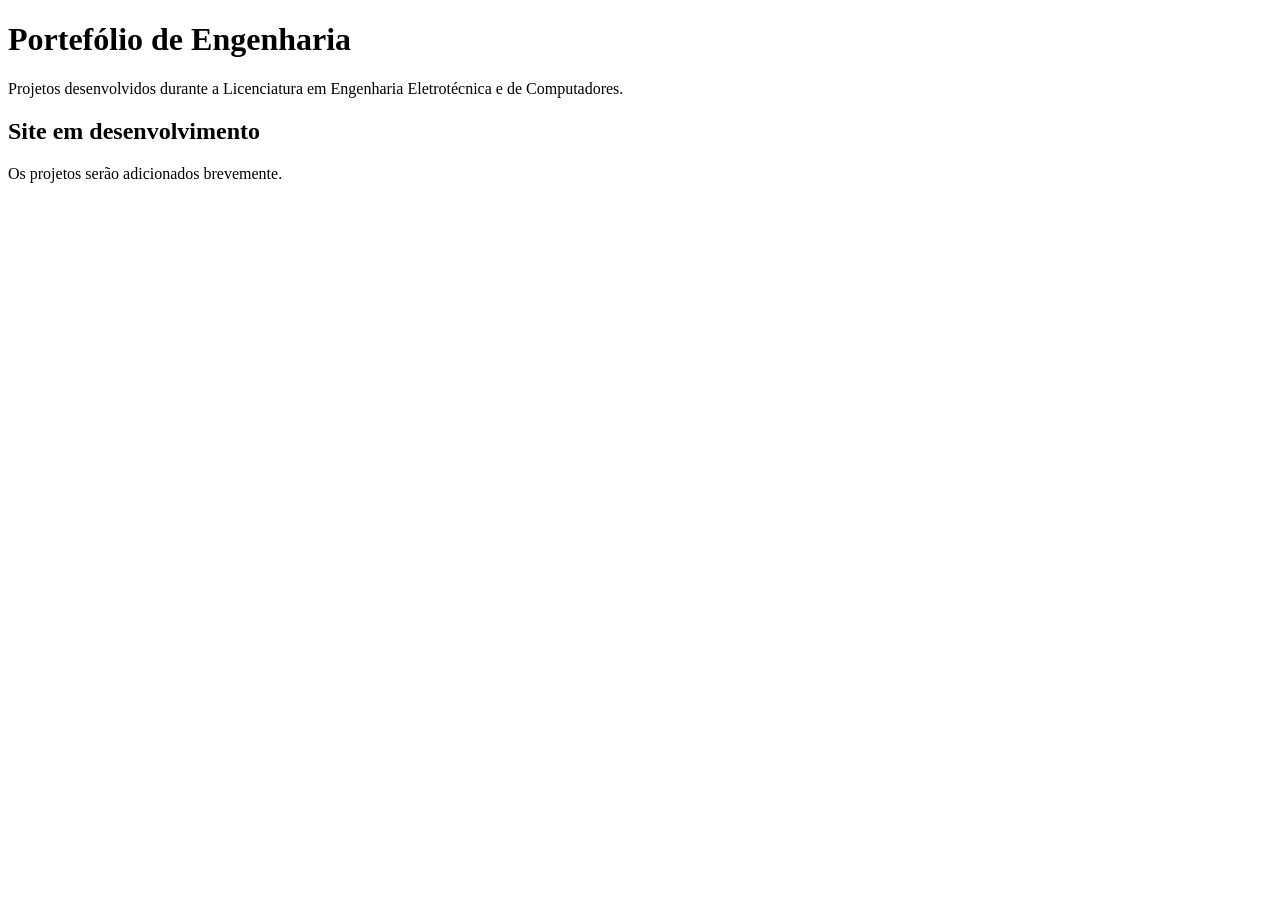
==== index.html @ 9e537248 "commit geral, adição de ficheiros base" ====
<!DOCTYPE html>
<html lang="pt-PT">
<head>
        <meta charset="UTF-8">
        <meta name="viewport" content="width=device-width, initial-scale=1.0">

        <title>Portefólio de Engenharia</title>
</head>

<body>
        <header>
                <h1>Portefólio de Engenharia</h1>
                <p>Projetos desenvolvidos durante a Licenciatura em Engenharia Eletrotécnica
                e de Computadores.</p>
        </header>

        <main>
                <section>
                <h2>Site em desenvolvimento</h2>
                <p>Os projetos serão adicionados brevemente.</p>
                </section>
        </main>
</body>
</html>
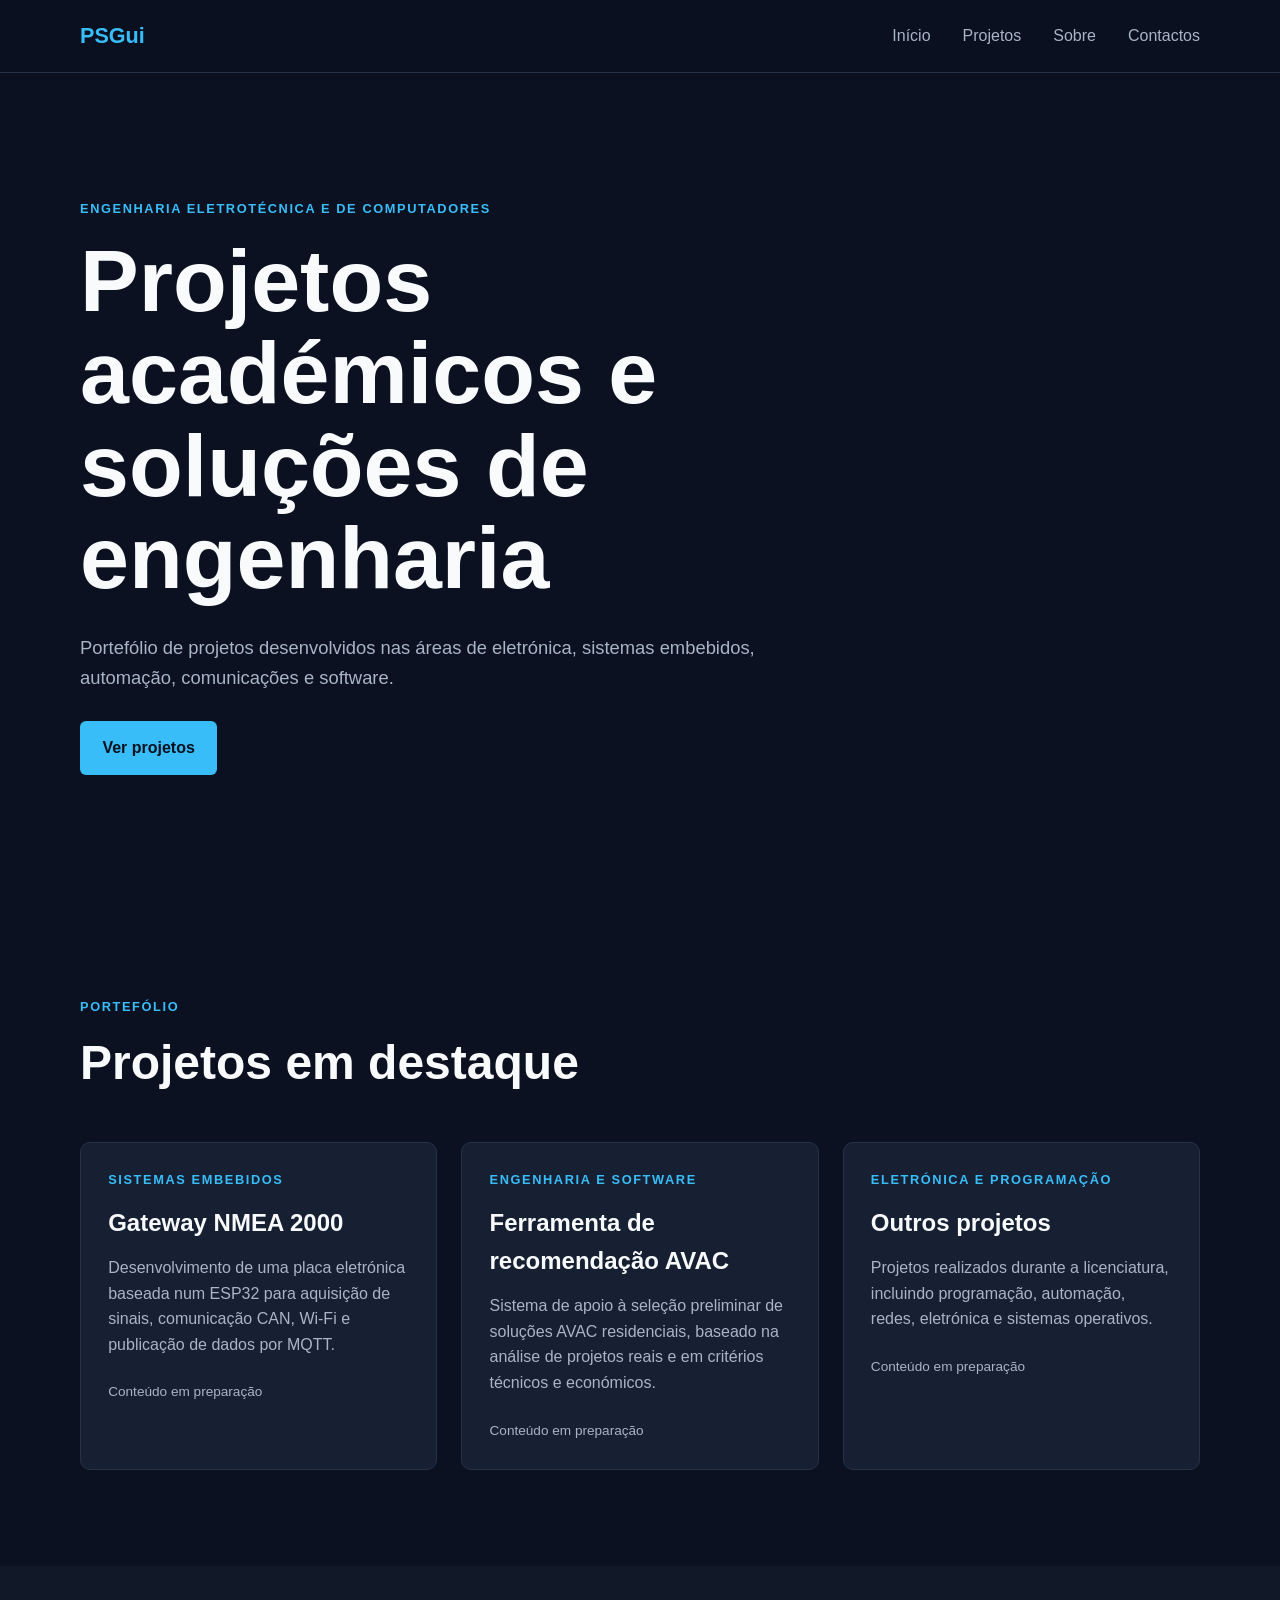
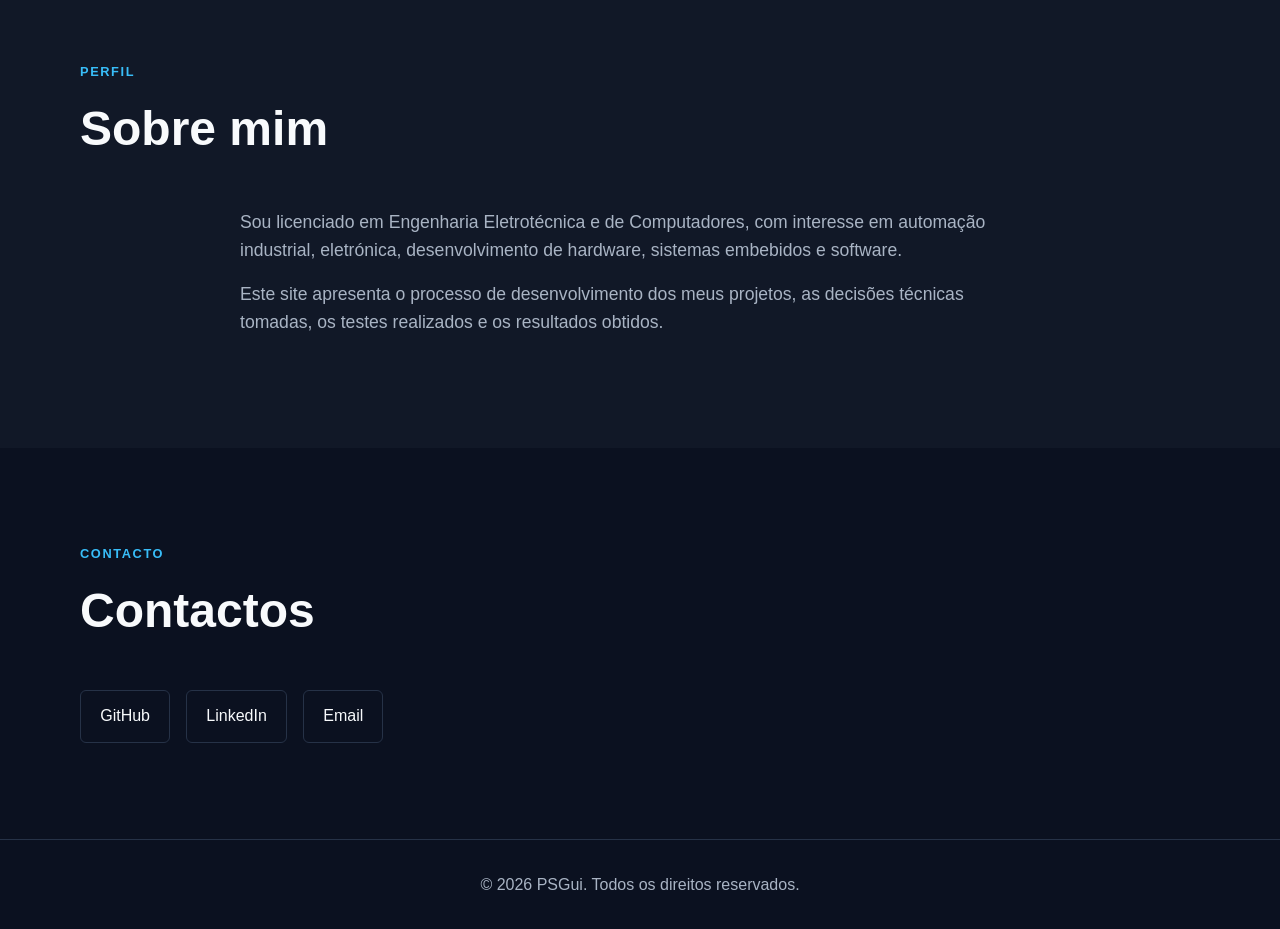
==== commit 8456e6c8: "commit geral, adição de ficheiros base" ====
--- a/index.html
+++ b/index.html
@@ -1,24 +1,155 @@
 <!DOCTYPE html>
 <html lang="pt-PT">
 <head>
-        <meta charset="UTF-8">
-        <meta name="viewport" content="width=device-width, initial-scale=1.0">
+    <meta charset="UTF-8">
+    <meta name="viewport" content="width=device-width, initial-scale=1.0">
 
-        <title>Portefólio de Engenharia</title>
+    <meta
+        name="description"
+        content="Portefólio de projetos desenvolvidos durante a Licenciatura em Engenharia Eletrotécnica e de Computadores."
+    >
+
+    <title>PSGui | Portefólio de Engenharia</title>
+
+    <link rel="stylesheet" href="css/style.css">
 </head>
 
 <body>
-        <header>
-                <h1>Portefólio de Engenharia</h1>
-                <p>Projetos desenvolvidos durante a Licenciatura em Engenharia Eletrotécnica
-                e de Computadores.</p>
-        </header>
+    <header class="header">
+        <nav class="navbar">
+            <a href="#inicio" class="logo">PSGui</a>
 
-        <main>
-                <section>
-                <h2>Site em desenvolvimento</h2>
-                <p>Os projetos serão adicionados brevemente.</p>
-                </section>
-        </main>
+            <ul class="nav-links">
+                <li><a href="#inicio">Início</a></li>
+                <li><a href="#projetos">Projetos</a></li>
+                <li><a href="#sobre">Sobre</a></li>
+                <li><a href="#contactos">Contactos</a></li>
+            </ul>
+        </nav>
+    </header>
+
+    <main>
+        <section id="inicio" class="hero">
+            <div class="hero-content">
+                <p class="hero-label">Engenharia Eletrotécnica e de Computadores</p>
+
+                <h1>Projetos académicos e soluções de engenharia</h1>
+
+                <p class="hero-description">
+                    Portefólio de projetos desenvolvidos nas áreas de eletrónica,
+                    sistemas embebidos, automação, comunicações e software.
+                </p>
+
+                <a href="#projetos" class="button">Ver projetos</a>
+            </div>
+        </section>
+
+        <section id="projetos" class="section">
+            <div class="section-header">
+                <p class="section-label">Portefólio</p>
+                <h2>Projetos em destaque</h2>
+            </div>
+
+            <div class="projects-grid">
+                <article class="project-card">
+                    <div class="project-content">
+                        <p class="project-category">Sistemas embebidos</p>
+
+                        <h3>Gateway NMEA 2000</h3>
+
+                        <p>
+                            Desenvolvimento de uma placa eletrónica baseada num
+                            ESP32 para aquisição de sinais, comunicação CAN,
+                            Wi-Fi e publicação de dados por MQTT.
+                        </p>
+
+                        <span class="project-status">Conteúdo em preparação</span>
+                    </div>
+                </article>
+
+                <article class="project-card">
+                    <div class="project-content">
+                        <p class="project-category">Engenharia e software</p>
+
+                        <h3>Ferramenta de recomendação AVAC</h3>
+
+                        <p>
+                            Sistema de apoio à seleção preliminar de soluções
+                            AVAC residenciais, baseado na análise de projetos
+                            reais e em critérios técnicos e económicos.
+                        </p>
+
+                        <span class="project-status">Conteúdo em preparação</span>
+                    </div>
+                </article>
+
+                <article class="project-card">
+                    <div class="project-content">
+                        <p class="project-category">Eletrónica e programação</p>
+
+                        <h3>Outros projetos</h3>
+
+                        <p>
+                            Projetos realizados durante a licenciatura,
+                            incluindo programação, automação, redes,
+                            eletrónica e sistemas operativos.
+                        </p>
+
+                        <span class="project-status">Conteúdo em preparação</span>
+                    </div>
+                </article>
+            </div>
+        </section>
+
+        <section id="sobre" class="section section-secondary">
+            <div class="section-header">
+                <p class="section-label">Perfil</p>
+                <h2>Sobre mim</h2>
+            </div>
+
+            <div class="about-content">
+                <p>
+                    Sou licenciado em Engenharia Eletrotécnica e de Computadores,
+                    com interesse em automação industrial, eletrónica,
+                    desenvolvimento de hardware, sistemas embebidos e software.
+                </p>
+
+                <p>
+                    Este site apresenta o processo de desenvolvimento dos meus
+                    projetos, as decisões técnicas tomadas, os testes realizados
+                    e os resultados obtidos.
+                </p>
+            </div>
+        </section>
+
+        <section id="contactos" class="section">
+            <div class="section-header">
+                <p class="section-label">Contacto</p>
+                <h2>Contactos</h2>
+            </div>
+
+            <div class="contact-links">
+                <a href="https://github.com/PSGui" target="_blank" rel="noopener">
+                    GitHub
+                </a>
+
+                <a href="#" aria-label="LinkedIn ainda não configurado">
+                    LinkedIn
+                </a>
+
+                <a href="#" aria-label="Email ainda não configurado">
+                    Email
+                </a>
+            </div>
+        </section>
+    </main>
+
+    <footer class="footer">
+        <p>
+            © <span id="current-year"></span> PSGui. Todos os direitos reservados.
+        </p>
+    </footer>
+
+    <script src="js/main.js"></script>
 </body>
 </html>
--- a/css/style.css
+++ b/css/style.css
@@ -0,0 +1,259 @@
+:root {
+    --background: #0b1120;
+    --background-secondary: #111827;
+    --card-background: #172033;
+    --text-primary: #f8fafc;
+    --text-secondary: #a9b4c4;
+    --accent: #38bdf8;
+    --border: #263247;
+    --max-width: 1120px;
+}
+
+* {
+    box-sizing: border-box;
+    margin: 0;
+    padding: 0;
+}
+
+html {
+    scroll-behavior: smooth;
+}
+
+body {
+    font-family: Arial, Helvetica, sans-serif;
+    background-color: var(--background);
+    color: var(--text-primary);
+    line-height: 1.6;
+}
+
+a {
+    color: inherit;
+    text-decoration: none;
+}
+
+.header {
+    position: sticky;
+    top: 0;
+    z-index: 10;
+    background-color: rgba(11, 17, 32, 0.92);
+    border-bottom: 1px solid var(--border);
+    backdrop-filter: blur(12px);
+}
+
+.navbar {
+    width: min(90%, var(--max-width));
+    min-height: 72px;
+    margin: 0 auto;
+    display: flex;
+    align-items: center;
+    justify-content: space-between;
+}
+
+.logo {
+    color: var(--accent);
+    font-size: 1.35rem;
+    font-weight: 700;
+}
+
+.nav-links {
+    display: flex;
+    gap: 2rem;
+    list-style: none;
+}
+
+.nav-links a {
+    color: var(--text-secondary);
+    transition: color 0.2s ease;
+}
+
+.nav-links a:hover {
+    color: var(--text-primary);
+}
+
+.hero {
+    min-height: calc(100vh - 72px);
+    display: flex;
+    align-items: center;
+}
+
+.hero-content {
+    width: min(90%, var(--max-width));
+    margin: 0 auto;
+    padding: 5rem 0;
+}
+
+.hero-label,
+.section-label,
+.project-category {
+    color: var(--accent);
+    font-size: 0.8rem;
+    font-weight: 700;
+    letter-spacing: 0.1rem;
+    text-transform: uppercase;
+}
+
+.hero h1 {
+    max-width: 850px;
+    margin-top: 1rem;
+    font-size: clamp(2.8rem, 7vw, 5.5rem);
+    line-height: 1.05;
+}
+
+.hero-description {
+    max-width: 700px;
+    margin: 1.8rem 0;
+    color: var(--text-secondary);
+    font-size: 1.15rem;
+}
+
+.button {
+    display: inline-block;
+    padding: 0.9rem 1.4rem;
+    background-color: var(--accent);
+    color: #08111f;
+    border-radius: 6px;
+    font-weight: 700;
+    transition: transform 0.2s ease;
+}
+
+.button:hover {
+    transform: translateY(-2px);
+}
+
+.section {
+    padding: 6rem 0;
+}
+
+.section-secondary {
+    background-color: var(--background-secondary);
+}
+
+.section-header,
+.projects-grid,
+.about-content,
+.contact-links {
+    width: min(90%, var(--max-width));
+    margin-left: auto;
+    margin-right: auto;
+}
+
+.section-header {
+    margin-bottom: 2.5rem;
+}
+
+.section-header h2 {
+    margin-top: 0.5rem;
+    font-size: clamp(2rem, 4vw, 3rem);
+}
+
+.projects-grid {
+    display: grid;
+    grid-template-columns: repeat(3, 1fr);
+    gap: 1.5rem;
+}
+
+.project-card {
+    min-height: 300px;
+    padding: 1.7rem;
+    background-color: var(--card-background);
+    border: 1px solid var(--border);
+    border-radius: 10px;
+    transition:
+        transform 0.2s ease,
+        border-color 0.2s ease;
+}
+
+.project-card:hover {
+    transform: translateY(-5px);
+    border-color: var(--accent);
+}
+
+.project-card h3 {
+    margin: 0.8rem 0;
+    font-size: 1.5rem;
+}
+
+.project-card p {
+    color: var(--text-secondary);
+}
+
+.project-card .project-category {
+    color: var(--accent);
+}
+
+.project-status {
+    display: inline-block;
+    margin-top: 1.5rem;
+    color: var(--text-secondary);
+    font-size: 0.85rem;
+}
+
+.about-content {
+    max-width: 800px;
+    margin-left: auto;
+    margin-right: auto;
+}
+
+.about-content p {
+    margin-bottom: 1rem;
+    color: var(--text-secondary);
+    font-size: 1.1rem;
+}
+
+.contact-links {
+    display: flex;
+    flex-wrap: wrap;
+    gap: 1rem;
+}
+
+.contact-links a {
+    padding: 0.8rem 1.2rem;
+    border: 1px solid var(--border);
+    border-radius: 6px;
+    transition:
+        border-color 0.2s ease,
+        color 0.2s ease;
+}
+
+.contact-links a:hover {
+    color: var(--accent);
+    border-color: var(--accent);
+}
+
+.footer {
+    padding: 2rem;
+    color: var(--text-secondary);
+    text-align: center;
+    border-top: 1px solid var(--border);
+}
+
+@media (max-width: 800px) {
+    .nav-links {
+        gap: 1rem;
+        font-size: 0.9rem;
+    }
+
+    .projects-grid {
+        grid-template-columns: 1fr;
+    }
+}
+
+@media (max-width: 560px) {
+    .navbar {
+        min-height: auto;
+        padding: 1rem 0;
+        align-items: flex-start;
+        flex-direction: column;
+        gap: 1rem;
+    }
+
+    .nav-links {
+        width: 100%;
+        justify-content: space-between;
+        gap: 0.5rem;
+    }
+
+    .hero {
+        min-height: auto;
+    }
+}
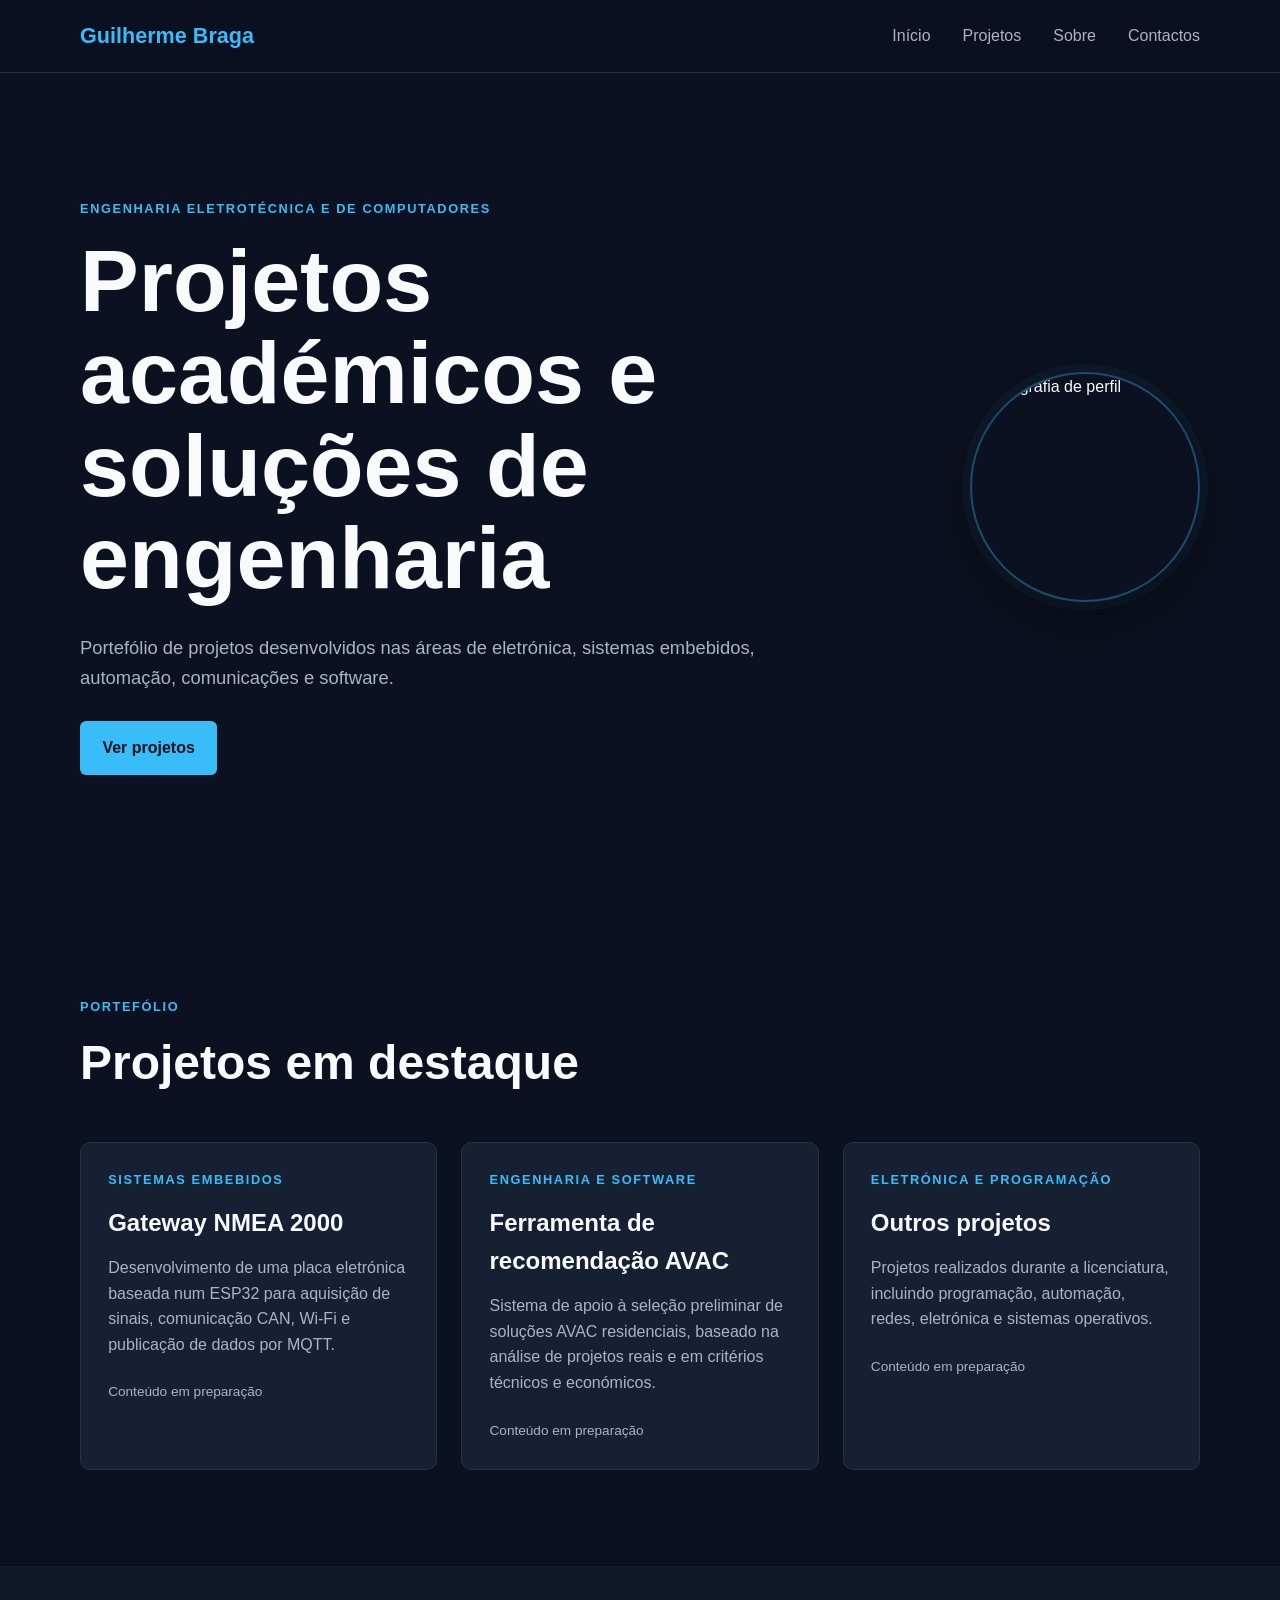
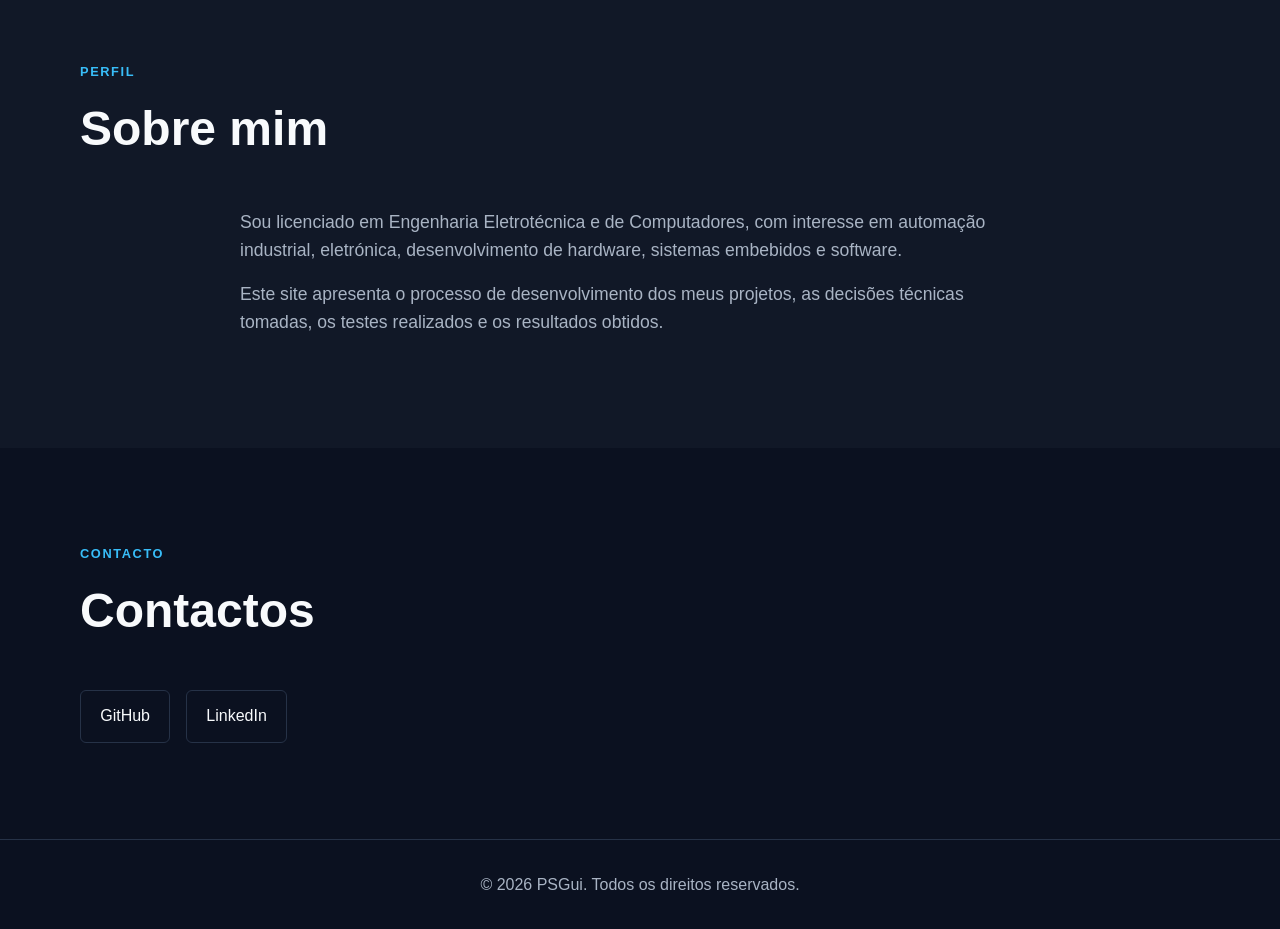
==== commit d73470d7: "Foto de perfil" ====
--- a/index.html
+++ b/index.html
@@ -1,154 +1,163 @@
 <!DOCTYPE html>
 <html lang="pt-PT">
 <head>
-    <meta charset="UTF-8">
-    <meta name="viewport" content="width=device-width, initial-scale=1.0">
+        <meta charset="UTF-8">
+        <meta name="viewport" content="width=device-width, initial-scale=1.0">
 
-    <meta
-        name="description"
-        content="Portefólio de projetos desenvolvidos durante a Licenciatura em Engenharia Eletrotécnica e de Computadores."
-    >
+        <meta
+                name="description"
+                content="Portefólio de projetos desenvolvidos durante a Licenciatura em Engenharia Eletrotécnica e de Computadores."
+        >
 
-    <title>PSGui | Portefólio de Engenharia</title>
+        <title>PSGui | Portefólio de Engenharia</title>
 
-    <link rel="stylesheet" href="css/style.css">
+        <link rel="stylesheet" href="css/style.css">
 </head>
 
 <body>
     <header class="header">
         <nav class="navbar">
-            <a href="#inicio" class="logo">PSGui</a>
+                <a href="#inicio" class="logo">Guilherme Braga</a>
 
-            <ul class="nav-links">
-                <li><a href="#inicio">Início</a></li>
-                <li><a href="#projetos">Projetos</a></li>
-                <li><a href="#sobre">Sobre</a></li>
-                <li><a href="#contactos">Contactos</a></li>
-            </ul>
+                <ul class="nav-links">
+                        <li><a href="#inicio">Início</a></li>
+                        <li><a href="#projetos">Projetos</a></li>
+                        <li><a href="#sobre">Sobre</a></li>
+                        <li><a href="#contactos">Contactos</a></li>
+                </ul>
         </nav>
     </header>
 
-    <main>
-        <section id="inicio" class="hero">
-            <div class="hero-content">
-                <p class="hero-label">Engenharia Eletrotécnica e de Computadores</p>
+        <main>
+                <section id="inicio" class="hero">
+                <div class="hero-inner">
 
-                <h1>Projetos académicos e soluções de engenharia</h1>
+                        <div class="hero-content">
+                        <p class="hero-label">
+                                Engenharia Eletrotécnica e de Computadores
+                        </p>
 
-                <p class="hero-description">
-                    Portefólio de projetos desenvolvidos nas áreas de eletrónica,
-                    sistemas embebidos, automação, comunicações e software.
-                </p>
+                        <h1>Projetos académicos e soluções de engenharia</h1>
 
-                <a href="#projetos" class="button">Ver projetos</a>
-            </div>
-        </section>
+                        <p class="hero-description">
+                                Portefólio de projetos desenvolvidos nas áreas de eletrónica,
+                                sistemas embebidos, automação, comunicações e software.
+                        </p>
 
-        <section id="projetos" class="section">
-            <div class="section-header">
-                <p class="section-label">Portefólio</p>
-                <h2>Projetos em destaque</h2>
-            </div>
+                        <a href="#projetos" class="button">Ver projetos</a>
+                        </div>
 
-            <div class="projects-grid">
-                <article class="project-card">
-                    <div class="project-content">
-                        <p class="project-category">Sistemas embebidos</p>
+                        <div class="hero-photo">
+                        <img
+                                src="assets/images/foto_perfil.jpg"
+                                alt="Fotografia de perfil"
+                        >
+                        </div>
 
-                        <h3>Gateway NMEA 2000</h3>
+                </div>
+                </section>
+
+                <section id="projetos" class="section">
+                <div class="section-header">
+                        <p class="section-label">Portefólio</p>
+                        <h2>Projetos em destaque</h2>
+                </div>
+
+                <div class="projects-grid">
+                        <article class="project-card">
+                        <div class="project-content">
+                                <p class="project-category">Sistemas embebidos</p>
+
+                                <h3>Gateway NMEA 2000</h3>
+
+                                <p>
+                                Desenvolvimento de uma placa eletrónica baseada num
+                                ESP32 para aquisição de sinais, comunicação CAN,
+                                Wi-Fi e publicação de dados por MQTT.
+                                </p>
+
+                                <span class="project-status">Conteúdo em preparação</span>
+                        </div>
+                        </article>
+
+                        <article class="project-card">
+                        <div class="project-content">
+                                <p class="project-category">Engenharia e software</p>
+
+                                <h3>Ferramenta de recomendação AVAC</h3>
+
+                                <p>
+                                Sistema de apoio à seleção preliminar de soluções
+                                AVAC residenciais, baseado na análise de projetos
+                                reais e em critérios técnicos e económicos.
+                                </p>
+
+                                <span class="project-status">Conteúdo em preparação</span>
+                        </div>
+                        </article>
+
+                        <article class="project-card">
+                        <div class="project-content">
+                                <p class="project-category">Eletrónica e programação</p>
+
+                                <h3>Outros projetos</h3>
+
+                                <p>
+                                Projetos realizados durante a licenciatura,
+                                incluindo programação, automação, redes,
+                                eletrónica e sistemas operativos.
+                                </p>
+
+                                <span class="project-status">Conteúdo em preparação</span>
+                        </div>
+                        </article>
+                </div>
+                </section>
+
+                <section id="sobre" class="section section-secondary">
+                <div class="section-header">
+                        <p class="section-label">Perfil</p>
+                        <h2>Sobre mim</h2>
+                </div>
+
+                <div class="about-content">
+                        <p>
+                        Sou licenciado em Engenharia Eletrotécnica e de Computadores,
+                        com interesse em automação industrial, eletrónica,
+                        desenvolvimento de hardware, sistemas embebidos e software.
+                        </p>
 
                         <p>
-                            Desenvolvimento de uma placa eletrónica baseada num
-                            ESP32 para aquisição de sinais, comunicação CAN,
-                            Wi-Fi e publicação de dados por MQTT.
+                        Este site apresenta o processo de desenvolvimento dos meus
+                        projetos, as decisões técnicas tomadas, os testes realizados
+                        e os resultados obtidos.
                         </p>
+                </div>
+                </section>
 
-                        <span class="project-status">Conteúdo em preparação</span>
-                    </div>
-                </article>
+                <section id="contactos" class="section">
+                <div class="section-header">
+                        <p class="section-label">Contacto</p>
+                        <h2>Contactos</h2>
+                </div>
 
-                <article class="project-card">
-                    <div class="project-content">
-                        <p class="project-category">Engenharia e software</p>
+                <div class="contact-links">
+                        <a href="https://github.com/PSGui" target="_blank" rel="noopener">
+                        GitHub
+                        </a>
 
-                        <h3>Ferramenta de recomendação AVAC</h3>
+                        <a href="https://www.linkedin.com/in/guilherme-braga-b484b0252/" target="_blank" rel="noopener">
+                        LinkedIn
+                        </a>
+                </div>
+                </section>
+        </main>
 
-                        <p>
-                            Sistema de apoio à seleção preliminar de soluções
-                            AVAC residenciais, baseado na análise de projetos
-                            reais e em critérios técnicos e económicos.
-                        </p>
-
-                        <span class="project-status">Conteúdo em preparação</span>
-                    </div>
-                </article>
-
-                <article class="project-card">
-                    <div class="project-content">
-                        <p class="project-category">Eletrónica e programação</p>
-
-                        <h3>Outros projetos</h3>
-
-                        <p>
-                            Projetos realizados durante a licenciatura,
-                            incluindo programação, automação, redes,
-                            eletrónica e sistemas operativos.
-                        </p>
-
-                        <span class="project-status">Conteúdo em preparação</span>
-                    </div>
-                </article>
-            </div>
-        </section>
-
-        <section id="sobre" class="section section-secondary">
-            <div class="section-header">
-                <p class="section-label">Perfil</p>
-                <h2>Sobre mim</h2>
-            </div>
-
-            <div class="about-content">
+        <footer class="footer">
                 <p>
-                    Sou licenciado em Engenharia Eletrotécnica e de Computadores,
-                    com interesse em automação industrial, eletrónica,
-                    desenvolvimento de hardware, sistemas embebidos e software.
+                © <span id="current-year"></span> PSGui. Todos os direitos reservados.
                 </p>
-
-                <p>
-                    Este site apresenta o processo de desenvolvimento dos meus
-                    projetos, as decisões técnicas tomadas, os testes realizados
-                    e os resultados obtidos.
-                </p>
-            </div>
-        </section>
-
-        <section id="contactos" class="section">
-            <div class="section-header">
-                <p class="section-label">Contacto</p>
-                <h2>Contactos</h2>
-            </div>
-
-            <div class="contact-links">
-                <a href="https://github.com/PSGui" target="_blank" rel="noopener">
-                    GitHub
-                </a>
-
-                <a href="#" aria-label="LinkedIn ainda não configurado">
-                    LinkedIn
-                </a>
-
-                <a href="#" aria-label="Email ainda não configurado">
-                    Email
-                </a>
-            </div>
-        </section>
-    </main>
-
-    <footer class="footer">
-        <p>
-            © <span id="current-year"></span> PSGui. Todos os direitos reservados.
-        </p>
-    </footer>
+        </footer>
 
     <script src="js/main.js"></script>
 </body>
--- a/css/style.css
+++ b/css/style.css
@@ -1,259 +1,302 @@
 :root {
-    --background: #0b1120;
-    --background-secondary: #111827;
-    --card-background: #172033;
-    --text-primary: #f8fafc;
-    --text-secondary: #a9b4c4;
-    --accent: #38bdf8;
-    --border: #263247;
-    --max-width: 1120px;
+        --background: #0b1120;
+        --background-secondary: #111827;
+        --card-background: #172033;
+        --text-primary: #f8fafc;
+        --text-secondary: #a9b4c4;
+        --accent: #38bdf8;
+        --border: #263247;
+        --max-width: 1120px;
 }
 
 * {
-    box-sizing: border-box;
-    margin: 0;
-    padding: 0;
+        box-sizing: border-box;
+        margin: 0;
+        padding: 0;
 }
 
 html {
-    scroll-behavior: smooth;
+        scroll-behavior: smooth;
 }
 
 body {
-    font-family: Arial, Helvetica, sans-serif;
-    background-color: var(--background);
-    color: var(--text-primary);
-    line-height: 1.6;
+        font-family: Arial, Helvetica, sans-serif;
+        background-color: var(--background);
+        color: var(--text-primary);
+        line-height: 1.6;
 }
 
 a {
-    color: inherit;
-    text-decoration: none;
+        color: inherit;
+        text-decoration: none;
 }
 
 .header {
-    position: sticky;
-    top: 0;
-    z-index: 10;
-    background-color: rgba(11, 17, 32, 0.92);
-    border-bottom: 1px solid var(--border);
-    backdrop-filter: blur(12px);
+        position: sticky;
+        top: 0;
+        z-index: 10;
+        background-color: rgba(11, 17, 32, 0.92);
+        border-bottom: 1px solid var(--border);
+        backdrop-filter: blur(12px);
 }
 
 .navbar {
-    width: min(90%, var(--max-width));
-    min-height: 72px;
-    margin: 0 auto;
-    display: flex;
-    align-items: center;
-    justify-content: space-between;
+        width: min(90%, var(--max-width));
+        min-height: 72px;
+        margin: 0 auto;
+        display: flex;
+        align-items: center;
+        justify-content: space-between;
 }
 
 .logo {
-    color: var(--accent);
-    font-size: 1.35rem;
-    font-weight: 700;
+        color: var(--accent);
+        font-size: 1.35rem;
+        font-weight: 700;
 }
 
 .nav-links {
-    display: flex;
-    gap: 2rem;
-    list-style: none;
+        display: flex;
+        gap: 2rem;
+        list-style: none;
 }
 
 .nav-links a {
-    color: var(--text-secondary);
-    transition: color 0.2s ease;
+        color: var(--text-secondary);
+        transition: color 0.2s ease;
 }
 
 .nav-links a:hover {
-    color: var(--text-primary);
+        color: var(--text-primary);
 }
 
 .hero {
-    min-height: calc(100vh - 72px);
-    display: flex;
-    align-items: center;
+        min-height: calc(100vh - 72px);
+        display: flex;
+        align-items: center;
+}
+
+.hero-inner {
+        width: min(90%, var(--max-width));
+        margin: 0 auto;
+        padding: 5rem 0;
+
+        display: grid;
+        grid-template-columns: minmax(0, 1fr) auto;
+        align-items: center;
+        gap: 4rem;
 }
 
 .hero-content {
-    width: min(90%, var(--max-width));
-    margin: 0 auto;
-    padding: 5rem 0;
+        min-width: 0;
+}
+
+.hero-photo {
+        width: clamp(200px, 18vw, 260px);
+        aspect-ratio: 1;
+        flex-shrink: 0;
+
+        overflow: hidden;
+        border-radius: 50%;
+
+        border: 2px solid rgba(56, 189, 248, 0.35);
+
+        box-shadow:
+                0 0 0 8px rgba(56, 189, 248, 0.04),
+                0 20px 50px rgba(0, 0, 0, 0.35);
+}
+
+.hero-photo img {
+        width: 100%;
+        height: 100%;
+        display: block;
+
+        object-fit: cover;
+        object-position: center;
 }
 
 .hero-label,
 .section-label,
 .project-category {
-    color: var(--accent);
-    font-size: 0.8rem;
-    font-weight: 700;
-    letter-spacing: 0.1rem;
-    text-transform: uppercase;
+        color: var(--accent);
+        font-size: 0.8rem;
+        font-weight: 700;
+        letter-spacing: 0.1rem;
+        text-transform: uppercase;
 }
 
 .hero h1 {
-    max-width: 850px;
-    margin-top: 1rem;
-    font-size: clamp(2.8rem, 7vw, 5.5rem);
-    line-height: 1.05;
+        max-width: 850px;
+        margin-top: 1rem;
+        font-size: clamp(2.8rem, 7vw, 5.5rem);
+        line-height: 1.05;
 }
 
 .hero-description {
-    max-width: 700px;
-    margin: 1.8rem 0;
-    color: var(--text-secondary);
-    font-size: 1.15rem;
+        max-width: 700px;
+        margin: 1.8rem 0;
+        color: var(--text-secondary);
+        font-size: 1.15rem;
 }
 
 .button {
-    display: inline-block;
-    padding: 0.9rem 1.4rem;
-    background-color: var(--accent);
-    color: #08111f;
-    border-radius: 6px;
-    font-weight: 700;
-    transition: transform 0.2s ease;
+        display: inline-block;
+        padding: 0.9rem 1.4rem;
+        background-color: var(--accent);
+        color: #08111f;
+        border-radius: 6px;
+        font-weight: 700;
+        transition: transform 0.2s ease;
 }
 
 .button:hover {
-    transform: translateY(-2px);
+        transform: translateY(-2px);
 }
 
 .section {
-    padding: 6rem 0;
+        padding: 6rem 0;
 }
 
 .section-secondary {
-    background-color: var(--background-secondary);
+        background-color: var(--background-secondary);
 }
 
 .section-header,
 .projects-grid,
 .about-content,
 .contact-links {
-    width: min(90%, var(--max-width));
-    margin-left: auto;
-    margin-right: auto;
+        width: min(90%, var(--max-width));
+        margin-left: auto;
+        margin-right: auto;
 }
 
 .section-header {
-    margin-bottom: 2.5rem;
+        margin-bottom: 2.5rem;
 }
 
 .section-header h2 {
-    margin-top: 0.5rem;
-    font-size: clamp(2rem, 4vw, 3rem);
+        margin-top: 0.5rem;
+        font-size: clamp(2rem, 4vw, 3rem);
 }
 
 .projects-grid {
-    display: grid;
-    grid-template-columns: repeat(3, 1fr);
-    gap: 1.5rem;
+        display: grid;
+        grid-template-columns: repeat(3, 1fr);
+        gap: 1.5rem;
 }
 
 .project-card {
-    min-height: 300px;
-    padding: 1.7rem;
-    background-color: var(--card-background);
-    border: 1px solid var(--border);
-    border-radius: 10px;
-    transition:
-        transform 0.2s ease,
-        border-color 0.2s ease;
+        min-height: 300px;
+        padding: 1.7rem;
+        background-color: var(--card-background);
+        border: 1px solid var(--border);
+        border-radius: 10px;
+        transition:
+                transform 0.2s ease,
+                border-color 0.2s ease;
 }
 
 .project-card:hover {
-    transform: translateY(-5px);
-    border-color: var(--accent);
+        transform: translateY(-5px);
+        border-color: var(--accent);
 }
 
 .project-card h3 {
-    margin: 0.8rem 0;
-    font-size: 1.5rem;
+        margin: 0.8rem 0;
+        font-size: 1.5rem;
 }
 
 .project-card p {
-    color: var(--text-secondary);
+        color: var(--text-secondary);
 }
 
 .project-card .project-category {
-    color: var(--accent);
+        color: var(--accent);
 }
 
 .project-status {
-    display: inline-block;
-    margin-top: 1.5rem;
-    color: var(--text-secondary);
-    font-size: 0.85rem;
+        display: inline-block;
+        margin-top: 1.5rem;
+        color: var(--text-secondary);
+        font-size: 0.85rem;
 }
 
 .about-content {
-    max-width: 800px;
-    margin-left: auto;
-    margin-right: auto;
+        max-width: 800px;
+        margin-left: auto;
+        margin-right: auto;
 }
 
 .about-content p {
-    margin-bottom: 1rem;
-    color: var(--text-secondary);
-    font-size: 1.1rem;
+        margin-bottom: 1rem;
+        color: var(--text-secondary);
+        font-size: 1.1rem;
 }
 
 .contact-links {
-    display: flex;
-    flex-wrap: wrap;
-    gap: 1rem;
+        display: flex;
+        flex-wrap: wrap;
+        gap: 1rem;
 }
 
 .contact-links a {
-    padding: 0.8rem 1.2rem;
-    border: 1px solid var(--border);
-    border-radius: 6px;
-    transition:
-        border-color 0.2s ease,
-        color 0.2s ease;
+        padding: 0.8rem 1.2rem;
+        border: 1px solid var(--border);
+        border-radius: 6px;
+        transition:
+                border-color 0.2s ease,
+                color 0.2s ease;
 }
 
 .contact-links a:hover {
-    color: var(--accent);
-    border-color: var(--accent);
+        color: var(--accent);
+        border-color: var(--accent);
 }
 
 .footer {
-    padding: 2rem;
-    color: var(--text-secondary);
-    text-align: center;
-    border-top: 1px solid var(--border);
+        padding: 2rem;
+        color: var(--text-secondary);
+        text-align: center;
+        border-top: 1px solid var(--border);
 }
 
 @media (max-width: 800px) {
-    .nav-links {
-        gap: 1rem;
-        font-size: 0.9rem;
-    }
-
-    .projects-grid {
-        grid-template-columns: 1fr;
-    }
+        .nav-links {
+                gap: 1rem;
+                font-size: 0.9rem;
+        }
+
+        .projects-grid {
+                grid-template-columns: 1fr;
+        }
+
+        .hero-inner {
+                grid-template-columns: 1fr;
+                gap: 2.5rem;
+                }
+
+        .hero-photo {
+                width: 200px;
+                margin: 0 auto;
+        }
 }
 
 @media (max-width: 560px) {
-    .navbar {
-        min-height: auto;
-        padding: 1rem 0;
-        align-items: flex-start;
-        flex-direction: column;
-        gap: 1rem;
-    }
-
-    .nav-links {
-        width: 100%;
-        justify-content: space-between;
-        gap: 0.5rem;
-    }
-
-    .hero {
-        min-height: auto;
-    }
+        .navbar {
+                min-height: auto;
+                padding: 1rem 0;
+                align-items: flex-start;
+                flex-direction: column;
+                gap: 1rem;
+        }
+
+        .nav-links {
+                width: 100%;
+                justify-content: space-between;
+                gap: 0.5rem;
+        }
+
+        .hero {
+                min-height: auto;
+        }
 }
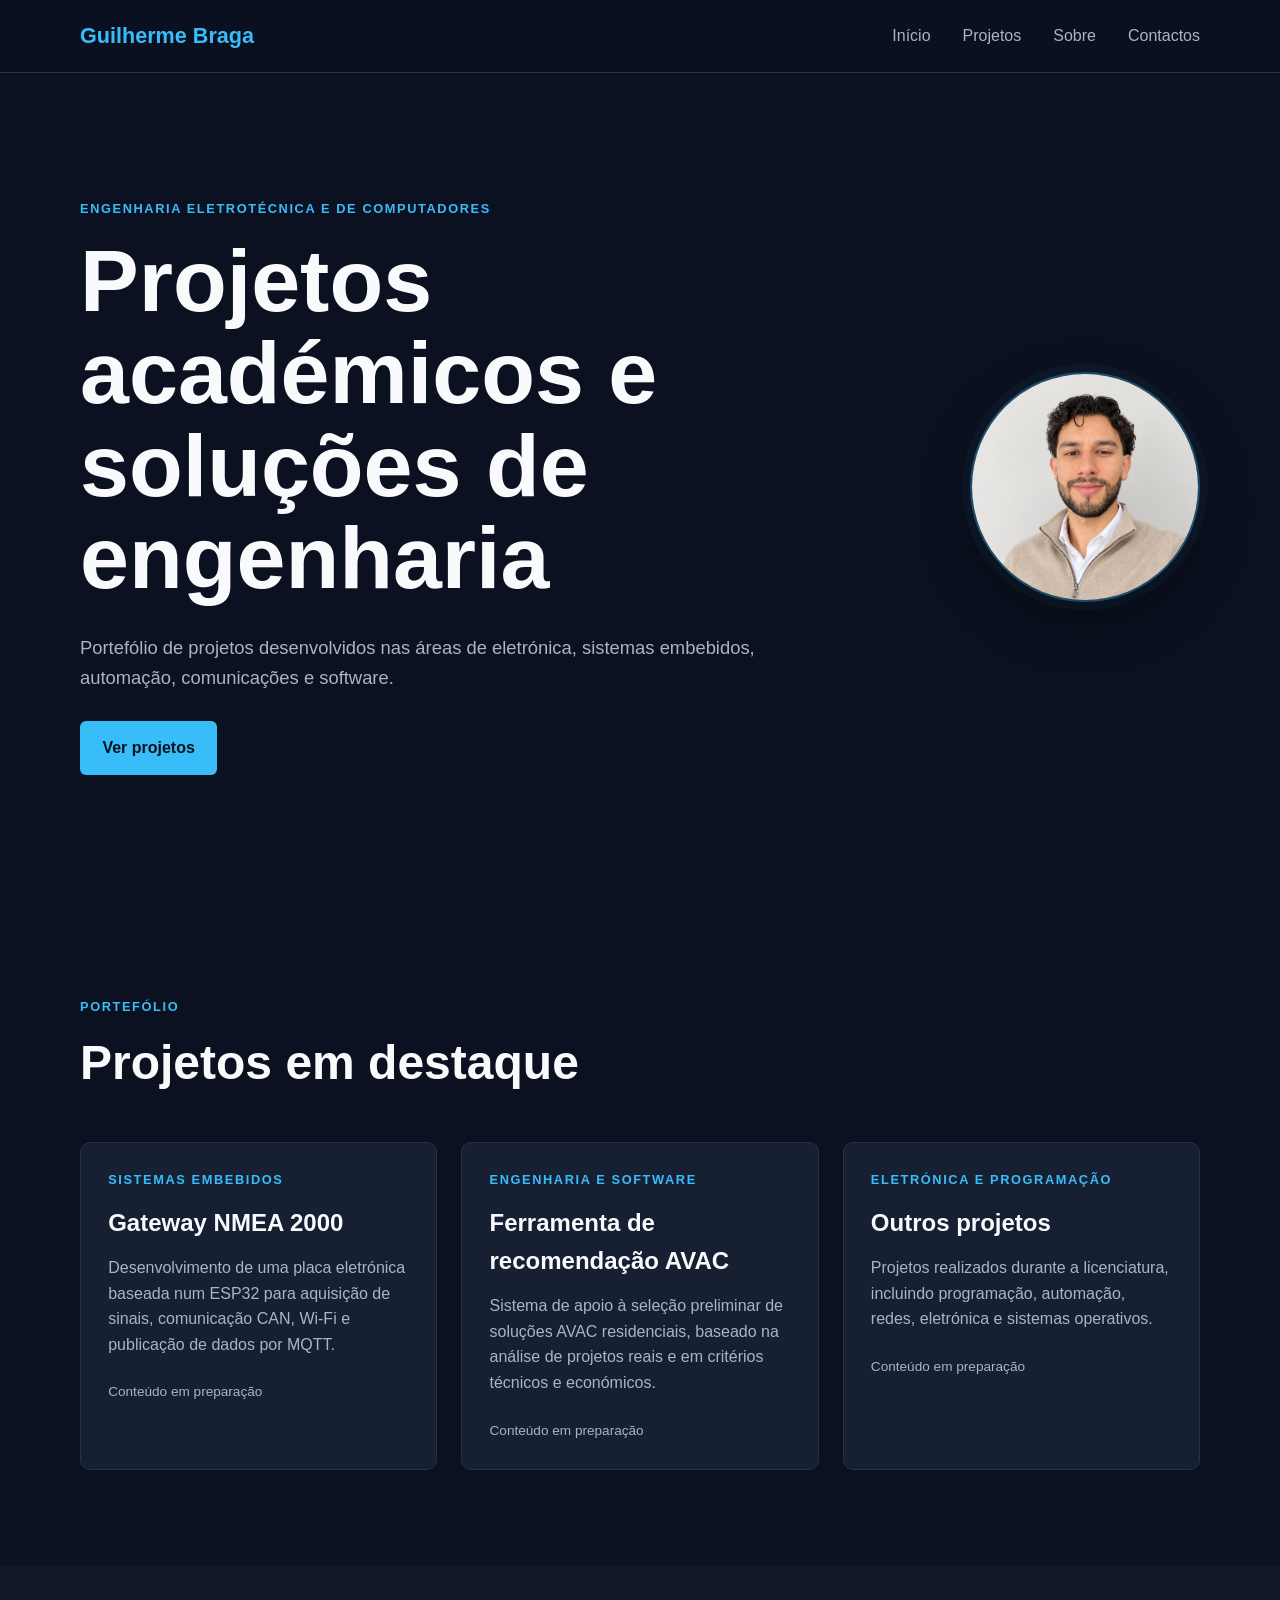
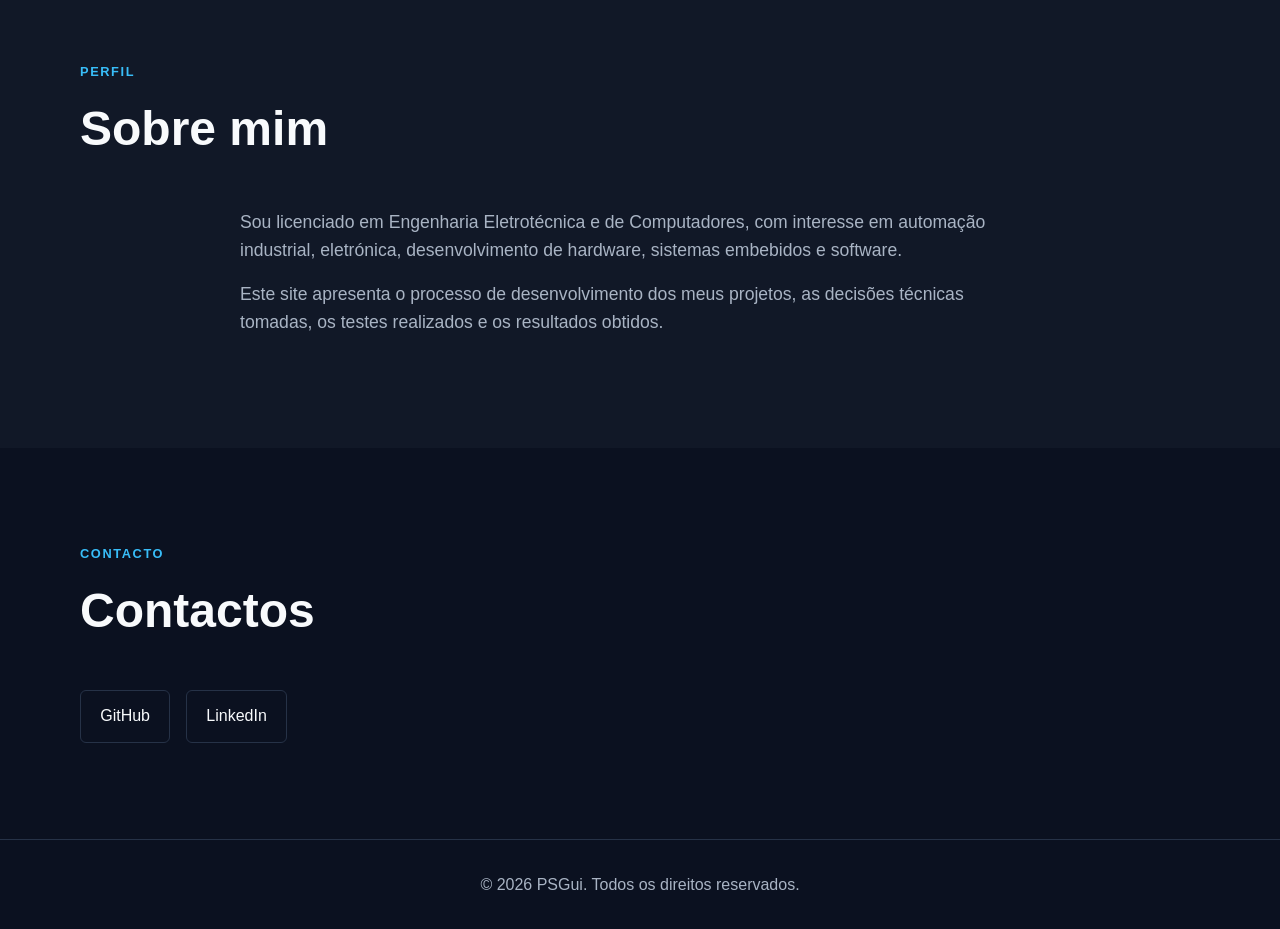
==== commit 433961fb: "Foto de perfil 2" ====
--- a/index.html
+++ b/index.html
@@ -49,7 +49,7 @@
 
                         <div class="hero-photo">
                         <img
-                                src="assets/images/foto_perfil.jpg"
+                                src="assets/images/foto_perfil.jpeg"
                                 alt="Fotografia de perfil"
                         >
                         </div>
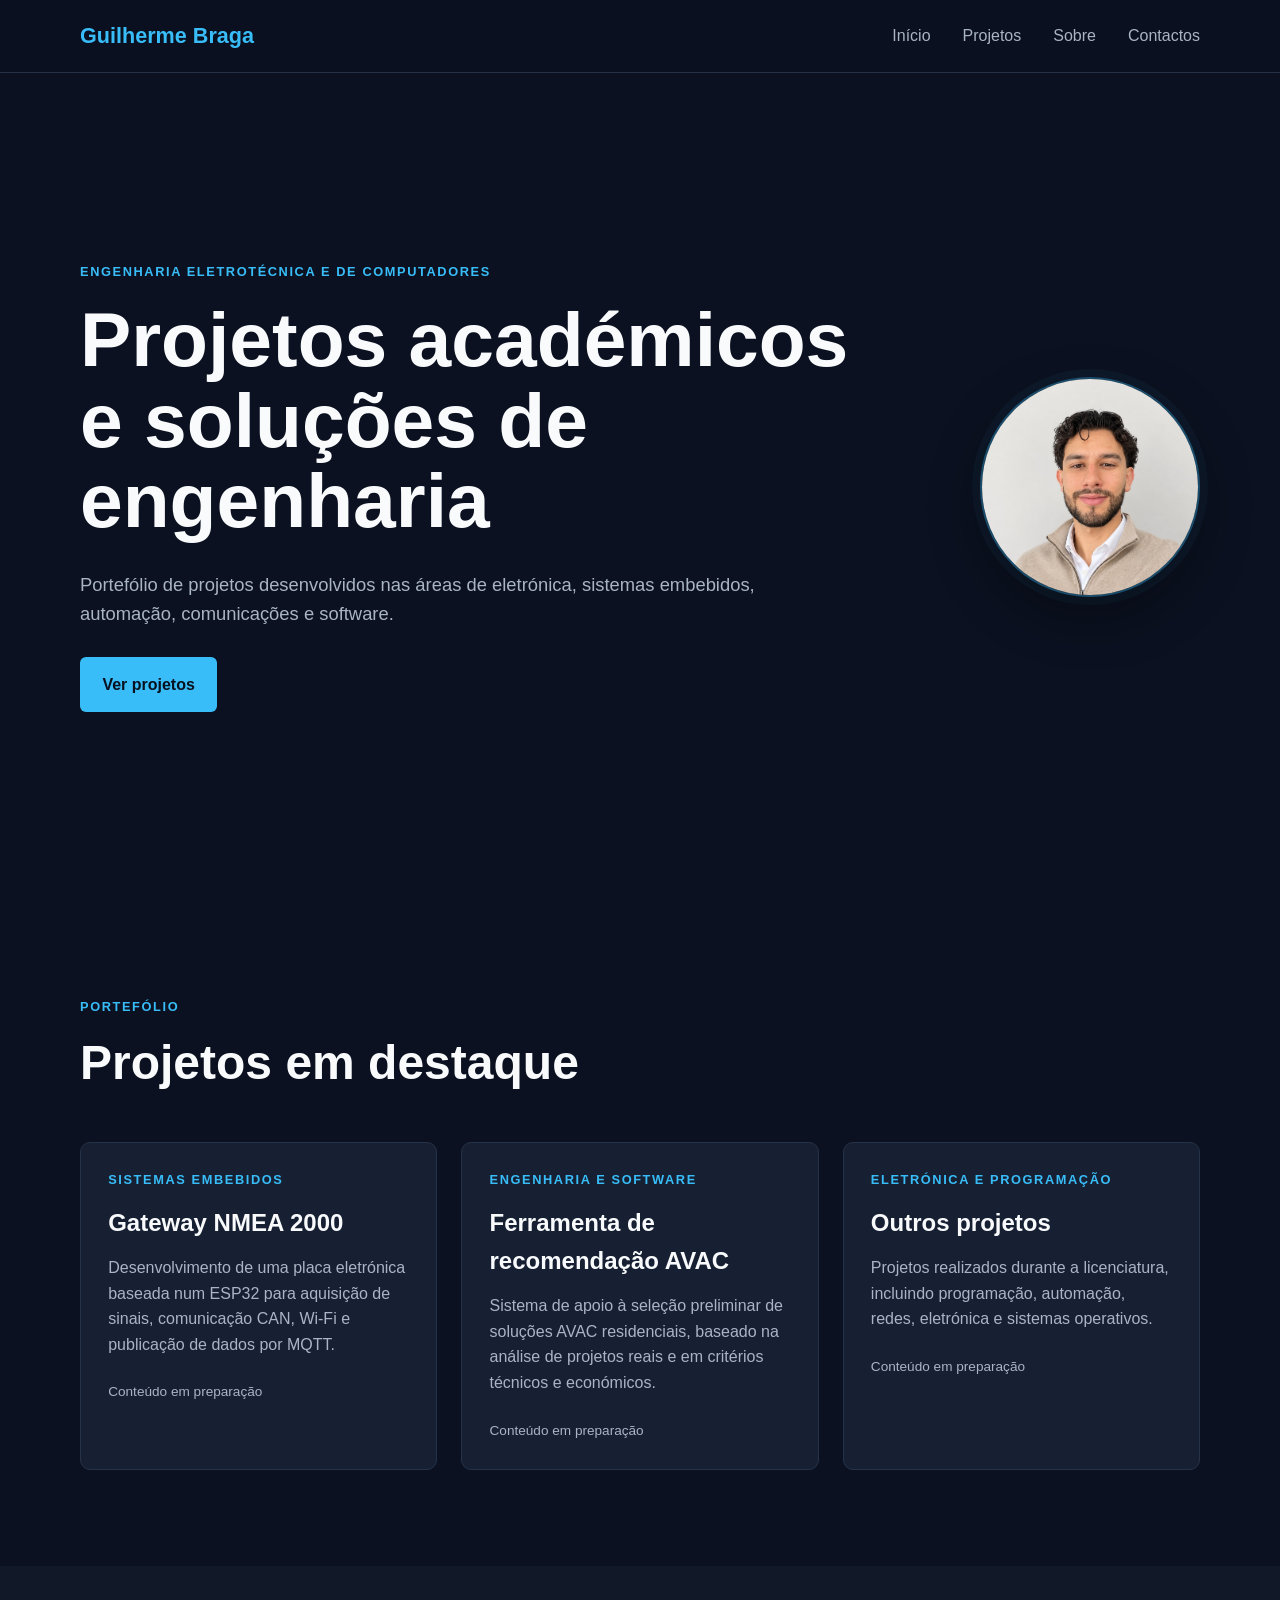
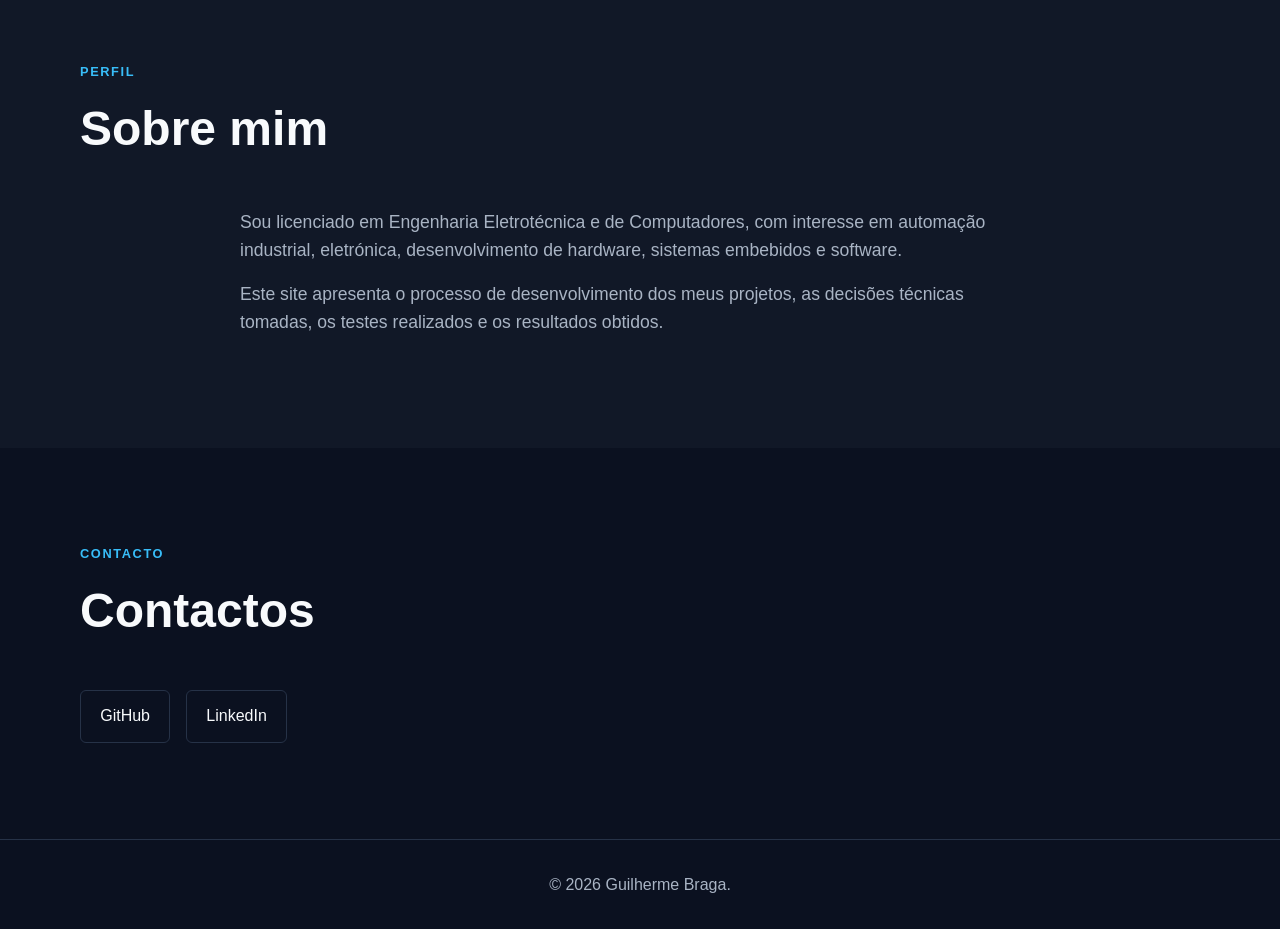
==== commit 0a07b01e: "Foto de perfil 3" ====
--- a/index.html
+++ b/index.html
@@ -2,163 +2,227 @@
 <html lang="pt-PT">
 <head>
         <meta charset="UTF-8">
-        <meta name="viewport" content="width=device-width, initial-scale=1.0">
+
+        <meta
+                name="viewport"
+                content="width=device-width, initial-scale=1.0"
+        >
 
         <meta
                 name="description"
                 content="Portefólio de projetos desenvolvidos durante a Licenciatura em Engenharia Eletrotécnica e de Computadores."
         >
 
-        <title>PSGui | Portefólio de Engenharia</title>
-
-        <link rel="stylesheet" href="css/style.css">
+        <title>Guilherme Braga | Portefólio de Engenharia</title>
+
+        <link rel="stylesheet" href="css/style.css?v=3">
 </head>
 
 <body>
-    <header class="header">
-        <nav class="navbar">
-                <a href="#inicio" class="logo">Guilherme Braga</a>
-
-                <ul class="nav-links">
-                        <li><a href="#inicio">Início</a></li>
-                        <li><a href="#projetos">Projetos</a></li>
-                        <li><a href="#sobre">Sobre</a></li>
-                        <li><a href="#contactos">Contactos</a></li>
-                </ul>
-        </nav>
-    </header>
+        <header class="header">
+                <nav class="navbar">
+                        <a href="#inicio" class="logo">
+                                Guilherme Braga
+                        </a>
+
+                        <ul class="nav-links">
+                                <li>
+                                        <a href="#inicio">Início</a>
+                                </li>
+
+                                <li>
+                                        <a href="#projetos">Projetos</a>
+                                </li>
+
+                                <li>
+                                        <a href="#sobre">Sobre</a>
+                                </li>
+
+                                <li>
+                                        <a href="#contactos">Contactos</a>
+                                </li>
+                        </ul>
+                </nav>
+        </header>
 
         <main>
                 <section id="inicio" class="hero">
-                <div class="hero-inner">
-
-                        <div class="hero-content">
-                        <p class="hero-label">
-                                Engenharia Eletrotécnica e de Computadores
-                        </p>
-
-                        <h1>Projetos académicos e soluções de engenharia</h1>
-
-                        <p class="hero-description">
-                                Portefólio de projetos desenvolvidos nas áreas de eletrónica,
-                                sistemas embebidos, automação, comunicações e software.
-                        </p>
-
-                        <a href="#projetos" class="button">Ver projetos</a>
-                        </div>
-
-                        <div class="hero-photo">
-                        <img
-                                src="assets/images/foto_perfil.jpeg"
-                                alt="Fotografia de perfil"
-                        >
-                        </div>
-
-                </div>
+                        <div class="hero-inner">
+                                <div class="hero-content">
+                                        <p class="hero-label">
+                                                Engenharia Eletrotécnica e de Computadores
+                                        </p>
+
+                                        <h1>
+                                                Projetos académicos e soluções de engenharia
+                                        </h1>
+
+                                        <p class="hero-description">
+                                                Portefólio de projetos desenvolvidos nas áreas
+                                                de eletrónica, sistemas embebidos, automação,
+                                                comunicações e software.
+                                        </p>
+
+                                        <a href="#projetos" class="button">
+                                                Ver projetos
+                                        </a>
+                                </div>
+
+                                <div class="hero-photo">
+                                        <img
+                                                src="assets/images/foto_perfil.jpeg"
+                                                alt="Fotografia de Guilherme Braga"
+                                        >
+                                </div>
+                        </div>
                 </section>
 
                 <section id="projetos" class="section">
-                <div class="section-header">
-                        <p class="section-label">Portefólio</p>
-                        <h2>Projetos em destaque</h2>
-                </div>
-
-                <div class="projects-grid">
-                        <article class="project-card">
-                        <div class="project-content">
-                                <p class="project-category">Sistemas embebidos</p>
-
-                                <h3>Gateway NMEA 2000</h3>
-
+                        <div class="section-header">
+                                <p class="section-label">
+                                        Portefólio
+                                </p>
+
+                                <h2>
+                                        Projetos em destaque
+                                </h2>
+                        </div>
+
+                        <div class="projects-grid">
+                                <article class="project-card">
+                                        <div class="project-content">
+                                                <p class="project-category">
+                                                        Sistemas embebidos
+                                                </p>
+
+                                                <h3>
+                                                        Gateway NMEA 2000
+                                                </h3>
+
+                                                <p>
+                                                        Desenvolvimento de uma placa eletrónica
+                                                        baseada num ESP32 para aquisição de sinais,
+                                                        comunicação CAN, Wi-Fi e publicação de
+                                                        dados por MQTT.
+                                                </p>
+
+                                                <span class="project-status">
+                                                        Conteúdo em preparação
+                                                </span>
+                                        </div>
+                                </article>
+
+                                <article class="project-card">
+                                        <div class="project-content">
+                                                <p class="project-category">
+                                                        Engenharia e software
+                                                </p>
+
+                                                <h3>
+                                                        Ferramenta de recomendação AVAC
+                                                </h3>
+
+                                                <p>
+                                                        Sistema de apoio à seleção preliminar de
+                                                        soluções AVAC residenciais, baseado na
+                                                        análise de projetos reais e em critérios
+                                                        técnicos e económicos.
+                                                </p>
+
+                                                <span class="project-status">
+                                                        Conteúdo em preparação
+                                                </span>
+                                        </div>
+                                </article>
+
+                                <article class="project-card">
+                                        <div class="project-content">
+                                                <p class="project-category">
+                                                        Eletrónica e programação
+                                                </p>
+
+                                                <h3>
+                                                        Outros projetos
+                                                </h3>
+
+                                                <p>
+                                                        Projetos realizados durante a licenciatura,
+                                                        incluindo programação, automação, redes,
+                                                        eletrónica e sistemas operativos.
+                                                </p>
+
+                                                <span class="project-status">
+                                                        Conteúdo em preparação
+                                                </span>
+                                        </div>
+                                </article>
+                        </div>
+                </section>
+
+                <section id="sobre" class="section section-secondary">
+                        <div class="section-header">
+                                <p class="section-label">
+                                        Perfil
+                                </p>
+
+                                <h2>
+                                        Sobre mim
+                                </h2>
+                        </div>
+
+                        <div class="about-content">
                                 <p>
-                                Desenvolvimento de uma placa eletrónica baseada num
-                                ESP32 para aquisição de sinais, comunicação CAN,
-                                Wi-Fi e publicação de dados por MQTT.
-                                </p>
-
-                                <span class="project-status">Conteúdo em preparação</span>
-                        </div>
-                        </article>
-
-                        <article class="project-card">
-                        <div class="project-content">
-                                <p class="project-category">Engenharia e software</p>
-
-                                <h3>Ferramenta de recomendação AVAC</h3>
+                                        Sou licenciado em Engenharia Eletrotécnica e de
+                                        Computadores, com interesse em automação industrial,
+                                        eletrónica, desenvolvimento de hardware, sistemas
+                                        embebidos e software.
+                                </p>
 
                                 <p>
-                                Sistema de apoio à seleção preliminar de soluções
-                                AVAC residenciais, baseado na análise de projetos
-                                reais e em critérios técnicos e económicos.
-                                </p>
-
-                                <span class="project-status">Conteúdo em preparação</span>
-                        </div>
-                        </article>
-
-                        <article class="project-card">
-                        <div class="project-content">
-                                <p class="project-category">Eletrónica e programação</p>
-
-                                <h3>Outros projetos</h3>
-
-                                <p>
-                                Projetos realizados durante a licenciatura,
-                                incluindo programação, automação, redes,
-                                eletrónica e sistemas operativos.
-                                </p>
-
-                                <span class="project-status">Conteúdo em preparação</span>
-                        </div>
-                        </article>
-                </div>
-                </section>
-
-                <section id="sobre" class="section section-secondary">
-                <div class="section-header">
-                        <p class="section-label">Perfil</p>
-                        <h2>Sobre mim</h2>
-                </div>
-
-                <div class="about-content">
-                        <p>
-                        Sou licenciado em Engenharia Eletrotécnica e de Computadores,
-                        com interesse em automação industrial, eletrónica,
-                        desenvolvimento de hardware, sistemas embebidos e software.
-                        </p>
-
-                        <p>
-                        Este site apresenta o processo de desenvolvimento dos meus
-                        projetos, as decisões técnicas tomadas, os testes realizados
-                        e os resultados obtidos.
-                        </p>
-                </div>
+                                        Este site apresenta o processo de desenvolvimento dos
+                                        meus projetos, as decisões técnicas tomadas, os testes
+                                        realizados e os resultados obtidos.
+                                </p>
+                        </div>
                 </section>
 
                 <section id="contactos" class="section">
-                <div class="section-header">
-                        <p class="section-label">Contacto</p>
-                        <h2>Contactos</h2>
-                </div>
-
-                <div class="contact-links">
-                        <a href="https://github.com/PSGui" target="_blank" rel="noopener">
-                        GitHub
-                        </a>
-
-                        <a href="https://www.linkedin.com/in/guilherme-braga-b484b0252/" target="_blank" rel="noopener">
-                        LinkedIn
-                        </a>
-                </div>
+                        <div class="section-header">
+                                <p class="section-label">
+                                        Contacto
+                                </p>
+
+                                <h2>
+                                        Contactos
+                                </h2>
+                        </div>
+
+                        <div class="contact-links">
+                                <a
+                                        href="https://github.com/PSGui"
+                                        target="_blank"
+                                        rel="noopener noreferrer"
+                                >
+                                        GitHub
+                                </a>
+
+                                <a
+                                        href="https://www.linkedin.com/in/guilherme-braga-b484b0252/"
+                                        target="_blank"
+                                        rel="noopener noreferrer"
+                                >
+                                        LinkedIn
+                                </a>
+                        </div>
                 </section>
         </main>
 
         <footer class="footer">
                 <p>
-                © <span id="current-year"></span> PSGui. Todos os direitos reservados.
+                        © <span id="current-year"></span> Guilherme Braga.
                 </p>
         </footer>
 
-    <script src="js/main.js"></script>
+        <script src="js/main.js"></script>
 </body>
 </html>
--- a/css/style.css
+++ b/css/style.css
@@ -20,12 +20,17 @@
 }
 
 body {
+        min-width: 320px;
         font-family: Arial, Helvetica, sans-serif;
         background-color: var(--background);
         color: var(--text-primary);
         line-height: 1.6;
 }
 
+img {
+        max-width: 100%;
+}
+
 a {
         color: inherit;
         text-decoration: none;
@@ -35,8 +40,10 @@
         position: sticky;
         top: 0;
         z-index: 10;
+
         background-color: rgba(11, 17, 32, 0.92);
         border-bottom: 1px solid var(--border);
+
         backdrop-filter: blur(12px);
 }
 
@@ -44,6 +51,7 @@
         width: min(90%, var(--max-width));
         min-height: 72px;
         margin: 0 auto;
+
         display: flex;
         align-items: center;
         justify-content: space-between;
@@ -58,11 +66,13 @@
 .nav-links {
         display: flex;
         gap: 2rem;
+
         list-style: none;
 }
 
 .nav-links a {
         color: var(--text-secondary);
+
         transition: color 0.2s ease;
 }
 
@@ -72,6 +82,7 @@
 
 .hero {
         min-height: calc(100vh - 72px);
+
         display: flex;
         align-items: center;
 }
@@ -81,25 +92,26 @@
         margin: 0 auto;
         padding: 5rem 0;
 
-        display: grid;
-        grid-template-columns: minmax(0, 1fr) auto;
+        display: flex;
         align-items: center;
-        gap: 4rem;
+        justify-content: space-between;
+        gap: 5rem;
 }
 
 .hero-content {
+        flex: 1;
         min-width: 0;
 }
 
 .hero-photo {
-        width: clamp(200px, 18vw, 260px);
-        aspect-ratio: 1;
-        flex-shrink: 0;
+        width: 220px;
+        height: 220px;
+        min-width: 220px;
 
         overflow: hidden;
+
+        border: 2px solid rgba(56, 189, 248, 0.35);
         border-radius: 50%;
-
-        border: 2px solid rgba(56, 189, 248, 0.35);
 
         box-shadow:
                 0 0 0 8px rgba(56, 189, 248, 0.04),
@@ -109,16 +121,18 @@
 .hero-photo img {
         width: 100%;
         height: 100%;
+
         display: block;
 
         object-fit: cover;
-        object-position: center;
+        object-position: center 35%;
 }
 
 .hero-label,
 .section-label,
 .project-category {
         color: var(--accent);
+
         font-size: 0.8rem;
         font-weight: 700;
         letter-spacing: 0.1rem;
@@ -126,31 +140,43 @@
 }
 
 .hero h1 {
-        max-width: 850px;
+        max-width: 780px;
         margin-top: 1rem;
-        font-size: clamp(2.8rem, 7vw, 5.5rem);
+
+        font-size: clamp(2.8rem, 6vw, 5rem);
         line-height: 1.05;
 }
 
 .hero-description {
         max-width: 700px;
         margin: 1.8rem 0;
-        color: var(--text-secondary);
+
+        color: var(--text-secondary);
+
         font-size: 1.15rem;
 }
 
 .button {
         display: inline-block;
+
         padding: 0.9rem 1.4rem;
+
         background-color: var(--accent);
         color: #08111f;
+
         border-radius: 6px;
+
         font-weight: 700;
-        transition: transform 0.2s ease;
+
+        transition:
+                transform 0.2s ease,
+                box-shadow 0.2s ease;
 }
 
 .button:hover {
         transform: translateY(-2px);
+
+        box-shadow: 0 10px 25px rgba(56, 189, 248, 0.2);
 }
 
 .section {
@@ -176,21 +202,25 @@
 
 .section-header h2 {
         margin-top: 0.5rem;
+
         font-size: clamp(2rem, 4vw, 3rem);
 }
 
 .projects-grid {
         display: grid;
-        grid-template-columns: repeat(3, 1fr);
+        grid-template-columns: repeat(3, minmax(0, 1fr));
         gap: 1.5rem;
 }
 
 .project-card {
         min-height: 300px;
         padding: 1.7rem;
+
         background-color: var(--card-background);
+
         border: 1px solid var(--border);
         border-radius: 10px;
+
         transition:
                 transform 0.2s ease,
                 border-color 0.2s ease;
@@ -198,11 +228,13 @@
 
 .project-card:hover {
         transform: translateY(-5px);
+
         border-color: var(--accent);
 }
 
 .project-card h3 {
         margin: 0.8rem 0;
+
         font-size: 1.5rem;
 }
 
@@ -216,20 +248,23 @@
 
 .project-status {
         display: inline-block;
+
         margin-top: 1.5rem;
-        color: var(--text-secondary);
+
+        color: var(--text-secondary);
+
         font-size: 0.85rem;
 }
 
 .about-content {
         max-width: 800px;
-        margin-left: auto;
-        margin-right: auto;
 }
 
 .about-content p {
         margin-bottom: 1rem;
-        color: var(--text-secondary);
+
+        color: var(--text-secondary);
+
         font-size: 1.1rem;
 }
 
@@ -241,43 +276,78 @@
 
 .contact-links a {
         padding: 0.8rem 1.2rem;
+
         border: 1px solid var(--border);
         border-radius: 6px;
+
         transition:
                 border-color 0.2s ease,
-                color 0.2s ease;
+                color 0.2s ease,
+                transform 0.2s ease;
 }
 
 .contact-links a:hover {
         color: var(--accent);
         border-color: var(--accent);
+
+        transform: translateY(-2px);
 }
 
 .footer {
         padding: 2rem;
-        color: var(--text-secondary);
+
+        color: var(--text-secondary);
+
         text-align: center;
+
         border-top: 1px solid var(--border);
+}
+
+@media (max-width: 900px) {
+        .hero-inner {
+                gap: 3rem;
+        }
+
+        .hero-photo {
+                width: 190px;
+                height: 190px;
+                min-width: 190px;
+        }
+
+        .hero h1 {
+                font-size: clamp(2.8rem, 7vw, 4.5rem);
+        }
 }
 
 @media (max-width: 800px) {
         .nav-links {
                 gap: 1rem;
+
                 font-size: 0.9rem;
+        }
+
+        .hero {
+                min-height: auto;
+        }
+
+        .hero-inner {
+                padding: 4rem 0;
+
+                flex-direction: column;
+                align-items: flex-start;
+                gap: 3rem;
+        }
+
+        .hero-photo {
+                width: 190px;
+                height: 190px;
+                min-width: 190px;
+
+                align-self: center;
         }
 
         .projects-grid {
                 grid-template-columns: 1fr;
-        }
-
-        .hero-inner {
-                grid-template-columns: 1fr;
-                gap: 2.5rem;
-                }
-
-        .hero-photo {
-                width: 200px;
-                margin: 0 auto;
         }
 }
 
@@ -285,18 +355,38 @@
         .navbar {
                 min-height: auto;
                 padding: 1rem 0;
+
+                flex-direction: column;
                 align-items: flex-start;
-                flex-direction: column;
                 gap: 1rem;
         }
 
         .nav-links {
                 width: 100%;
+
                 justify-content: space-between;
                 gap: 0.5rem;
         }
 
-        .hero {
-                min-height: auto;
+        .hero-inner {
+                padding: 3.5rem 0;
+        }
+
+        .hero h1 {
+                font-size: clamp(2.5rem, 13vw, 3.5rem);
+        }
+
+        .hero-description {
+                font-size: 1rem;
+        }
+
+        .hero-photo {
+                width: 170px;
+                height: 170px;
+                min-width: 170px;
+        }
+
+        .section {
+                padding: 4.5rem 0;
         }
 }
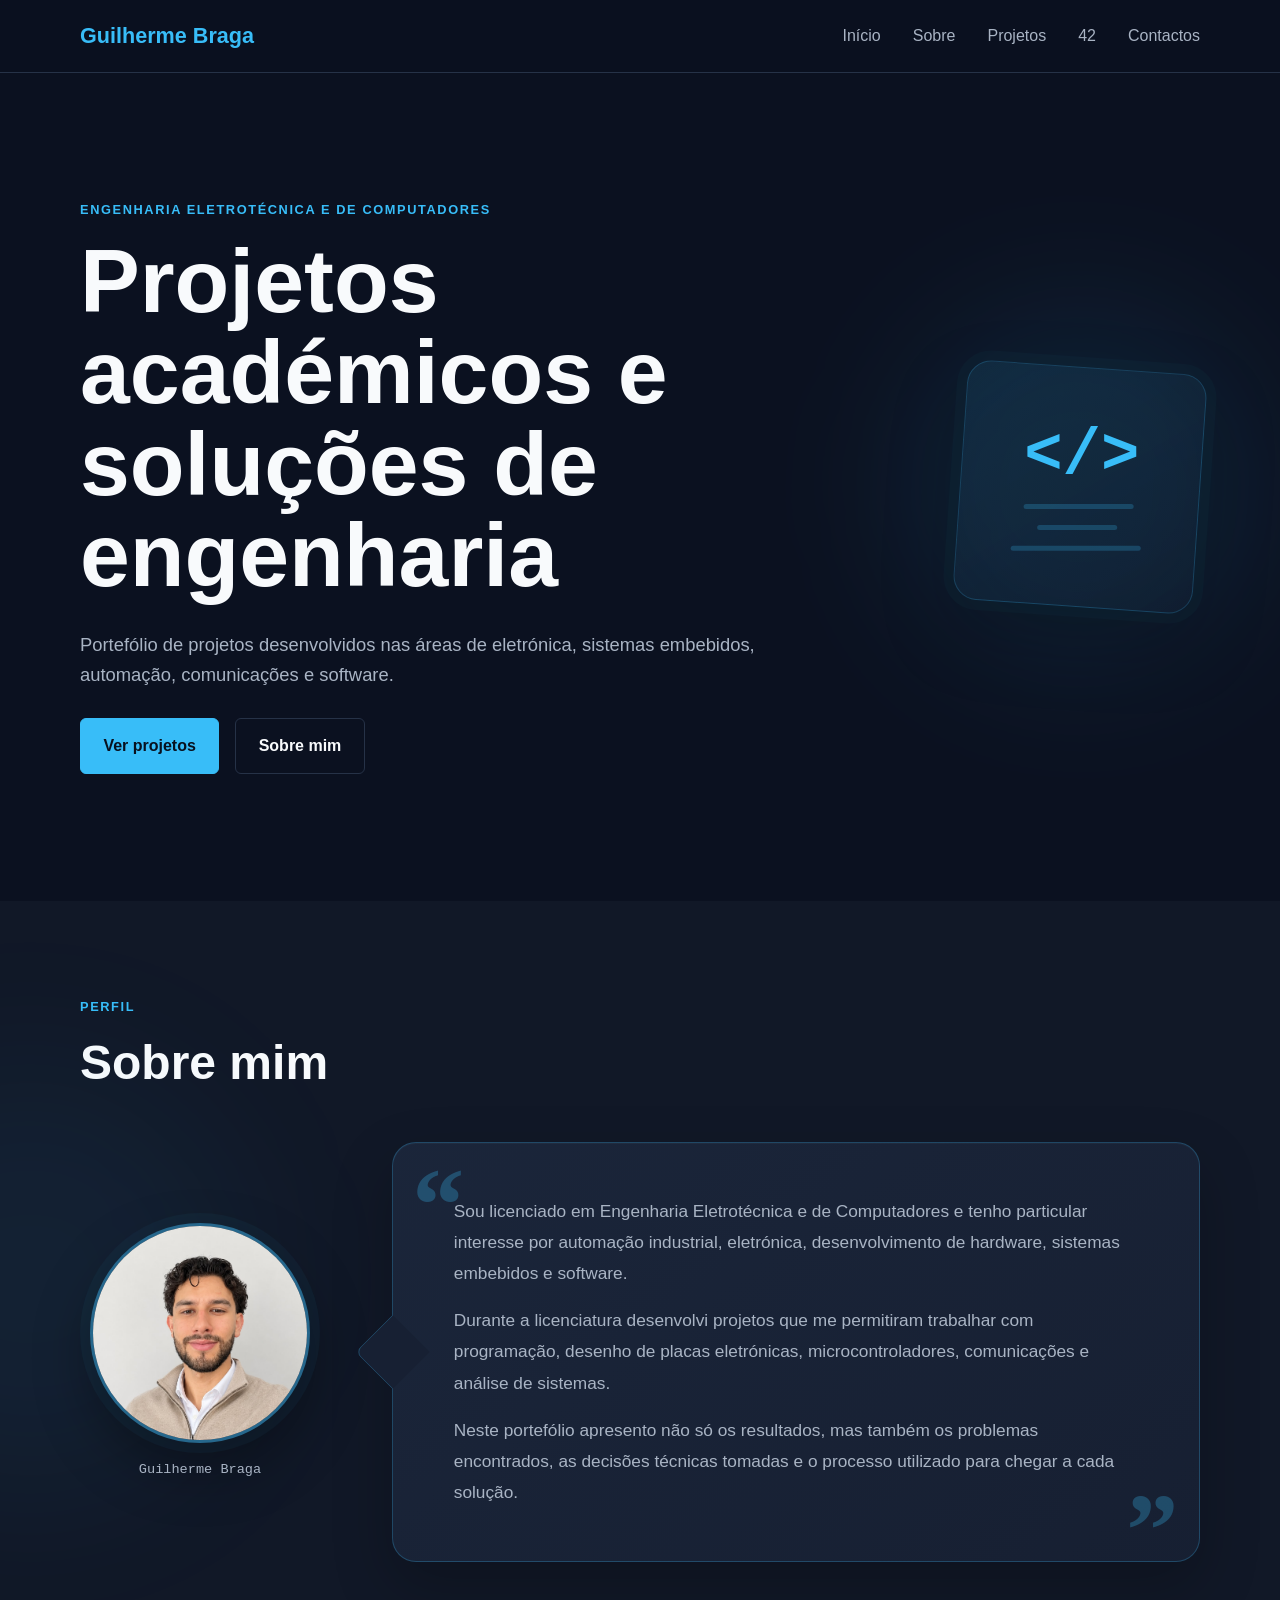
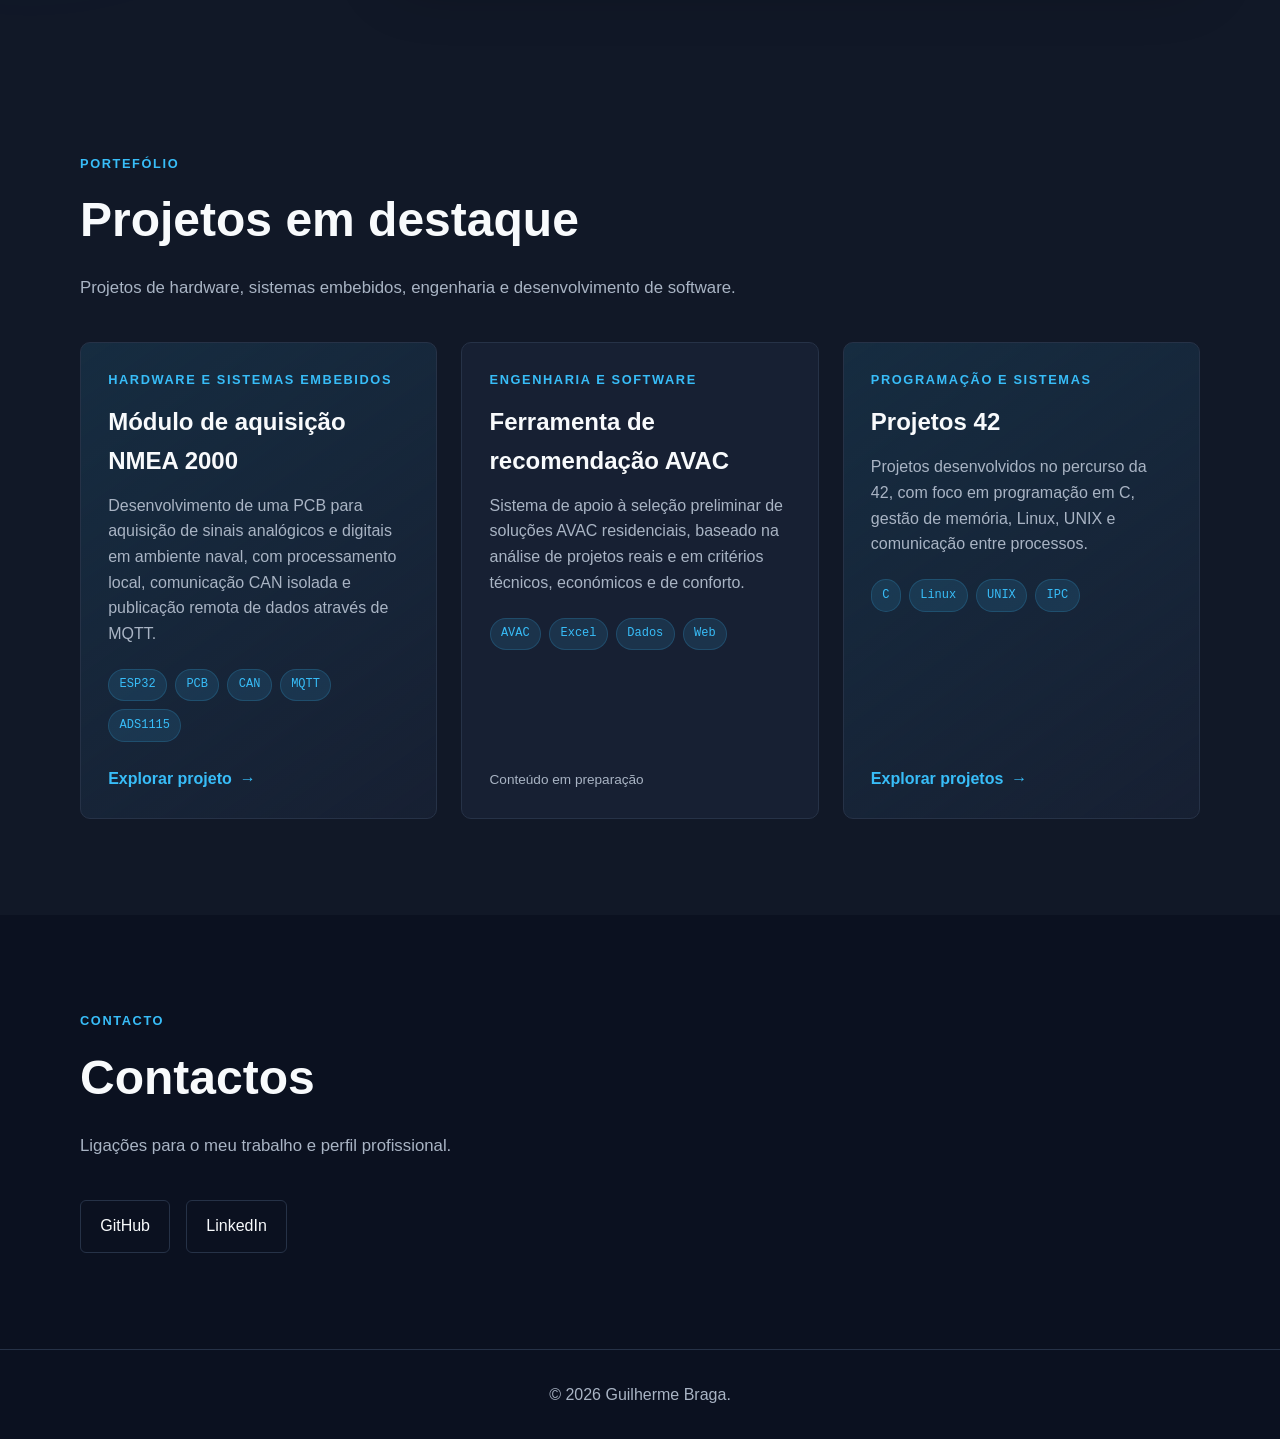
==== commit f18902b9: "42 + nmea" ====
--- a/index.html
+++ b/index.html
@@ -15,7 +15,7 @@
 
         <title>Guilherme Braga | Portefólio de Engenharia</title>
 
-        <link rel="stylesheet" href="css/style.css?v=3">
+        <link rel="stylesheet" href="css/style.css?v=8">
 </head>
 
 <body>
@@ -27,19 +27,33 @@
 
                         <ul class="nav-links">
                                 <li>
-                                        <a href="#inicio">Início</a>
-                                </li>
-
-                                <li>
-                                        <a href="#projetos">Projetos</a>
-                                </li>
-
-                                <li>
-                                        <a href="#sobre">Sobre</a>
-                                </li>
-
-                                <li>
-                                        <a href="#contactos">Contactos</a>
+                                        <a href="#inicio">
+                                                Início
+                                        </a>
+                                </li>
+
+                                <li>
+                                        <a href="#sobre">
+                                                Sobre
+                                        </a>
+                                </li>
+
+                                <li>
+                                        <a href="#projetos">
+                                                Projetos
+                                        </a>
+                                </li>
+
+                                <li>
+                                        <a href="projetos-42.html">
+                                                42
+                                        </a>
+                                </li>
+
+                                <li>
+                                        <a href="#contactos">
+                                                Contactos
+                                        </a>
                                 </li>
                         </ul>
                 </nav>
@@ -63,21 +77,108 @@
                                                 comunicações e software.
                                         </p>
 
-                                        <a href="#projetos" class="button">
-                                                Ver projetos
-                                        </a>
+                                        <div class="hero-actions">
+                                                <a href="#projetos" class="button">
+                                                        Ver projetos
+                                                </a>
+
+                                                <a
+                                                        href="#sobre"
+                                                        class="button button-secondary"
+                                                >
+                                                        Sobre mim
+                                                </a>
+                                        </div>
                                 </div>
 
-                                <div class="hero-photo">
-                                        <img
-                                                src="assets/images/foto_perfil.jpeg"
-                                                alt="Fotografia de Guilherme Braga"
+                                <div
+                                        class="hero-decoration"
+                                        aria-hidden="true"
+                                >
+                                        <span class="hero-decoration-code">
+                                                &lt;/&gt;
+                                        </span>
+
+                                        <span class="hero-decoration-line"></span>
+                                        <span class="hero-decoration-line"></span>
+                                        <span class="hero-decoration-line"></span>
+                                </div>
+                        </div>
+                </section>
+
+                <section id="sobre" class="section about-section">
+                        <div class="section-header">
+                                <p class="section-label">
+                                        Perfil
+                                </p>
+
+                                <h2>
+                                        Sobre mim
+                                </h2>
+                        </div>
+
+                        <div class="about-story">
+                                <div class="about-photo-wrapper">
+                                        <div class="about-photo">
+                                                <img
+                                                        src="assets/images/foto_perfil.jpeg"
+                                                        alt="Fotografia de Guilherme Braga"
+                                                >
+                                        </div>
+
+                                        <span class="about-photo-name">
+                                                Guilherme Braga
+                                        </span>
+                                </div>
+
+                                <blockquote class="speech-bubble">
+                                        <span
+                                                class="speech-quote speech-quote-opening"
+                                                aria-hidden="true"
                                         >
-                                </div>
+                                                “
+                                        </span>
+
+                                        <div class="speech-content">
+                                                <p>
+                                                        Sou licenciado em Engenharia Eletrotécnica
+                                                        e de Computadores e tenho particular
+                                                        interesse por automação industrial,
+                                                        eletrónica, desenvolvimento de hardware,
+                                                        sistemas embebidos e software.
+                                                </p>
+
+                                                <p>
+                                                        Durante a licenciatura desenvolvi projetos
+                                                        que me permitiram trabalhar com programação,
+                                                        desenho de placas eletrónicas,
+                                                        microcontroladores, comunicações e análise
+                                                        de sistemas.
+                                                </p>
+
+                                                <p>
+                                                        Neste portefólio apresento não só os
+                                                        resultados, mas também os problemas
+                                                        encontrados, as decisões técnicas tomadas
+                                                        e o processo utilizado para chegar a cada
+                                                        solução.
+                                                </p>
+                                        </div>
+
+                                        <span
+                                                class="speech-quote speech-quote-closing"
+                                                aria-hidden="true"
+                                        >
+                                                ”
+                                        </span>
+                                </blockquote>
                         </div>
                 </section>
 
-                <section id="projetos" class="section">
+                <section
+                        id="projetos"
+                        class="section section-secondary"
+                >
                         <div class="section-header">
                                 <p class="section-label">
                                         Portefólio
@@ -86,29 +187,50 @@
                                 <h2>
                                         Projetos em destaque
                                 </h2>
+
+                                <p class="section-description">
+                                        Projetos de hardware, sistemas embebidos,
+                                        engenharia e desenvolvimento de software.
+                                </p>
                         </div>
 
                         <div class="projects-grid">
-                                <article class="project-card">
+                                <article class="project-card project-card-featured">
                                         <div class="project-content">
                                                 <p class="project-category">
-                                                        Sistemas embebidos
+                                                        Hardware e sistemas embebidos
                                                 </p>
 
                                                 <h3>
-                                                        Gateway NMEA 2000
+                                                        Módulo de aquisição NMEA 2000
                                                 </h3>
 
                                                 <p>
-                                                        Desenvolvimento de uma placa eletrónica
-                                                        baseada num ESP32 para aquisição de sinais,
-                                                        comunicação CAN, Wi-Fi e publicação de
-                                                        dados por MQTT.
-                                                </p>
-
-                                                <span class="project-status">
-                                                        Conteúdo em preparação
-                                                </span>
+                                                        Desenvolvimento de uma PCB para aquisição
+                                                        de sinais analógicos e digitais em ambiente
+                                                        naval, com processamento local, comunicação
+                                                        CAN isolada e publicação remota de dados
+                                                        através de MQTT.
+                                                </p>
+
+                                                <div class="project-tags">
+                                                        <span>ESP32</span>
+                                                        <span>PCB</span>
+                                                        <span>CAN</span>
+                                                        <span>MQTT</span>
+                                                        <span>ADS1115</span>
+                                                </div>
+
+                                                <a
+                                                        href="projeto-nmea2000.html"
+                                                        class="project-link"
+                                                >
+                                                        Explorar projeto
+
+                                                        <span aria-hidden="true">
+                                                                →
+                                                        </span>
+                                                </a>
                                         </div>
                                 </article>
 
@@ -126,8 +248,15 @@
                                                         Sistema de apoio à seleção preliminar de
                                                         soluções AVAC residenciais, baseado na
                                                         análise de projetos reais e em critérios
-                                                        técnicos e económicos.
-                                                </p>
+                                                        técnicos, económicos e de conforto.
+                                                </p>
+
+                                                <div class="project-tags">
+                                                        <span>AVAC</span>
+                                                        <span>Excel</span>
+                                                        <span>Dados</span>
+                                                        <span>Web</span>
+                                                </div>
 
                                                 <span class="project-status">
                                                         Conteúdo em preparação
@@ -135,54 +264,42 @@
                                         </div>
                                 </article>
 
-                                <article class="project-card">
+                                <article class="project-card project-card-featured">
                                         <div class="project-content">
                                                 <p class="project-category">
-                                                        Eletrónica e programação
+                                                        Programação e sistemas
                                                 </p>
 
                                                 <h3>
-                                                        Outros projetos
+                                                        Projetos 42
                                                 </h3>
 
                                                 <p>
-                                                        Projetos realizados durante a licenciatura,
-                                                        incluindo programação, automação, redes,
-                                                        eletrónica e sistemas operativos.
-                                                </p>
-
-                                                <span class="project-status">
-                                                        Conteúdo em preparação
-                                                </span>
+                                                        Projetos desenvolvidos no percurso da 42,
+                                                        com foco em programação em C, gestão de
+                                                        memória, Linux, UNIX e comunicação entre
+                                                        processos.
+                                                </p>
+
+                                                <div class="project-tags">
+                                                        <span>C</span>
+                                                        <span>Linux</span>
+                                                        <span>UNIX</span>
+                                                        <span>IPC</span>
+                                                </div>
+
+                                                <a
+                                                        href="projetos-42.html"
+                                                        class="project-link"
+                                                >
+                                                        Explorar projetos
+
+                                                        <span aria-hidden="true">
+                                                                →
+                                                        </span>
+                                                </a>
                                         </div>
                                 </article>
-                        </div>
-                </section>
-
-                <section id="sobre" class="section section-secondary">
-                        <div class="section-header">
-                                <p class="section-label">
-                                        Perfil
-                                </p>
-
-                                <h2>
-                                        Sobre mim
-                                </h2>
-                        </div>
-
-                        <div class="about-content">
-                                <p>
-                                        Sou licenciado em Engenharia Eletrotécnica e de
-                                        Computadores, com interesse em automação industrial,
-                                        eletrónica, desenvolvimento de hardware, sistemas
-                                        embebidos e software.
-                                </p>
-
-                                <p>
-                                        Este site apresenta o processo de desenvolvimento dos
-                                        meus projetos, as decisões técnicas tomadas, os testes
-                                        realizados e os resultados obtidos.
-                                </p>
                         </div>
                 </section>
 
@@ -195,6 +312,10 @@
                                 <h2>
                                         Contactos
                                 </h2>
+
+                                <p class="section-description">
+                                        Ligações para o meu trabalho e perfil profissional.
+                                </p>
                         </div>
 
                         <div class="contact-links">
--- a/css/style.css
+++ b/css/style.css
@@ -2,9 +2,12 @@
         --background: #0b1120;
         --background-secondary: #111827;
         --card-background: #172033;
+        --card-background-light: #1b263b;
         --text-primary: #f8fafc;
         --text-secondary: #a9b4c4;
         --accent: #38bdf8;
+        --accent-dark: #0284c7;
+        --accent-soft: rgba(56, 189, 248, 0.12);
         --border: #263247;
         --max-width: 1120px;
 }
@@ -21,9 +24,12 @@
 
 body {
         min-width: 320px;
+
         font-family: Arial, Helvetica, sans-serif;
+
         background-color: var(--background);
         color: var(--text-primary);
+
         line-height: 1.6;
 }
 
@@ -39,7 +45,7 @@
 .header {
         position: sticky;
         top: 0;
-        z-index: 10;
+        z-index: 100;
 
         background-color: rgba(11, 17, 32, 0.92);
         border-bottom: 1px solid var(--border);
@@ -59,6 +65,7 @@
 
 .logo {
         color: var(--accent);
+
         font-size: 1.35rem;
         font-weight: 700;
 }
@@ -71,13 +78,39 @@
 }
 
 .nav-links a {
+        position: relative;
+
         color: var(--text-secondary);
 
         transition: color 0.2s ease;
 }
 
-.nav-links a:hover {
+.nav-links a::after {
+        content: "";
+
+        position: absolute;
+        right: 0;
+        bottom: -0.45rem;
+        left: 0;
+
+        height: 2px;
+
+        background-color: var(--accent);
+
+        transform: scaleX(0);
+        transform-origin: center;
+
+        transition: transform 0.2s ease;
+}
+
+.nav-links a:hover,
+.nav-links a.active {
         color: var(--text-primary);
+}
+
+.nav-links a:hover::after,
+.nav-links a.active::after {
+        transform: scaleX(1);
 }
 
 .hero {
@@ -85,12 +118,16 @@
 
         display: flex;
         align-items: center;
+
+        overflow: hidden;
 }
 
 .hero-inner {
+        position: relative;
+
         width: min(90%, var(--max-width));
         margin: 0 auto;
-        padding: 5rem 0;
+        padding: 6rem 0;
 
         display: flex;
         align-items: center;
@@ -99,33 +136,11 @@
 }
 
 .hero-content {
-        flex: 1;
-        min-width: 0;
-}
-
-.hero-photo {
-        width: 220px;
-        height: 220px;
-        min-width: 220px;
-
-        overflow: hidden;
-
-        border: 2px solid rgba(56, 189, 248, 0.35);
-        border-radius: 50%;
-
-        box-shadow:
-                0 0 0 8px rgba(56, 189, 248, 0.04),
-                0 20px 50px rgba(0, 0, 0, 0.35);
-}
-
-.hero-photo img {
-        width: 100%;
-        height: 100%;
-
-        display: block;
-
-        object-fit: cover;
-        object-position: center 35%;
+        position: relative;
+
+        max-width: 850px;
+
+        z-index: 2;
 }
 
 .hero-label,
@@ -140,11 +155,11 @@
 }
 
 .hero h1 {
-        max-width: 780px;
+        max-width: 850px;
         margin-top: 1rem;
 
-        font-size: clamp(2.8rem, 6vw, 5rem);
-        line-height: 1.05;
+        font-size: clamp(3rem, 7vw, 5.8rem);
+        line-height: 1.02;
 }
 
 .hero-description {
@@ -156,6 +171,12 @@
         font-size: 1.15rem;
 }
 
+.hero-actions {
+        display: flex;
+        flex-wrap: wrap;
+        gap: 1rem;
+}
+
 .button {
         display: inline-block;
 
@@ -164,13 +185,16 @@
         background-color: var(--accent);
         color: #08111f;
 
+        border: 1px solid var(--accent);
         border-radius: 6px;
 
         font-weight: 700;
 
         transition:
                 transform 0.2s ease,
-                box-shadow 0.2s ease;
+                box-shadow 0.2s ease,
+                background-color 0.2s ease,
+                color 0.2s ease;
 }
 
 .button:hover {
@@ -179,6 +203,93 @@
         box-shadow: 0 10px 25px rgba(56, 189, 248, 0.2);
 }
 
+.button-secondary {
+        background-color: transparent;
+        color: var(--text-primary);
+
+        border-color: var(--border);
+}
+
+.button-secondary:hover {
+        color: var(--accent);
+        border-color: var(--accent);
+}
+
+.hero-decoration {
+        position: relative;
+
+        width: 240px;
+        height: 240px;
+        min-width: 240px;
+
+        display: flex;
+        flex-direction: column;
+        align-items: center;
+        justify-content: center;
+        gap: 1rem;
+
+        background:
+                linear-gradient(
+                        145deg,
+                        rgba(56, 189, 248, 0.1),
+                        rgba(23, 32, 51, 0.25)
+                );
+
+        border: 1px solid rgba(56, 189, 248, 0.2);
+        border-radius: 24px;
+
+        box-shadow:
+                0 0 0 10px rgba(56, 189, 248, 0.025),
+                0 30px 70px rgba(0, 0, 0, 0.25);
+
+        transform: rotate(4deg);
+}
+
+.hero-decoration::before {
+        content: "";
+
+        position: absolute;
+        inset: -70px;
+
+        background-color: rgba(56, 189, 248, 0.08);
+
+        border-radius: 50%;
+
+        filter: blur(60px);
+
+        z-index: -1;
+}
+
+.hero-decoration-code {
+        color: var(--accent);
+
+        font-family: "Courier New", monospace;
+        font-size: 4rem;
+        font-weight: 700;
+        line-height: 1;
+
+        transform: rotate(-4deg);
+}
+
+.hero-decoration-line {
+        width: 110px;
+        height: 5px;
+
+        background-color: rgba(56, 189, 248, 0.22);
+
+        border-radius: 999px;
+
+        transform: rotate(-4deg);
+}
+
+.hero-decoration-line:nth-child(3) {
+        width: 80px;
+}
+
+.hero-decoration-line:nth-child(4) {
+        width: 130px;
+}
+
 .section {
         padding: 6rem 0;
 }
@@ -189,11 +300,12 @@
 
 .section-header,
 .projects-grid,
-.about-content,
-.contact-links {
+.about-story,
+.contact-links,
+.forty-two-grid {
         width: min(90%, var(--max-width));
+        margin-right: auto;
         margin-left: auto;
-        margin-right: auto;
 }
 
 .section-header {
@@ -204,6 +316,175 @@
         margin-top: 0.5rem;
 
         font-size: clamp(2rem, 4vw, 3rem);
+}
+
+.section-description {
+        max-width: 700px;
+        margin-top: 1rem;
+
+        color: var(--text-secondary);
+
+        font-size: 1.05rem;
+}
+
+.about-section {
+        position: relative;
+
+        overflow: hidden;
+
+        background-color: var(--background-secondary);
+}
+
+.about-section::before {
+        content: "";
+
+        position: absolute;
+        top: 50%;
+        left: -180px;
+
+        width: 420px;
+        height: 420px;
+
+        background-color: rgba(56, 189, 248, 0.06);
+
+        border-radius: 50%;
+
+        filter: blur(80px);
+
+        transform: translateY(-50%);
+
+        pointer-events: none;
+}
+
+.about-story {
+        position: relative;
+
+        display: grid;
+        grid-template-columns: 240px minmax(0, 1fr);
+        align-items: center;
+        gap: 4.5rem;
+}
+
+.about-photo-wrapper {
+        display: flex;
+        flex-direction: column;
+        align-items: center;
+        gap: 1rem;
+}
+
+.about-photo {
+        width: 220px;
+        height: 220px;
+
+        overflow: hidden;
+
+        background-color: var(--card-background);
+
+        border: 3px solid rgba(56, 189, 248, 0.45);
+        border-radius: 50%;
+
+        box-shadow:
+                0 0 0 10px rgba(56, 189, 248, 0.04),
+                0 25px 55px rgba(0, 0, 0, 0.35);
+}
+
+.about-photo img {
+        width: 100%;
+        height: 100%;
+
+        display: block;
+
+        object-fit: cover;
+        object-position: center 35%;
+}
+
+.about-photo-name {
+        color: var(--text-secondary);
+
+        font-family: "Courier New", monospace;
+        font-size: 0.85rem;
+}
+
+.speech-bubble {
+        position: relative;
+
+        padding: 3.3rem 3.8rem;
+
+        background:
+                linear-gradient(
+                        145deg,
+                        rgba(27, 38, 59, 0.98),
+                        rgba(23, 32, 51, 0.98)
+                );
+
+        border: 1px solid rgba(56, 189, 248, 0.25);
+        border-radius: 24px;
+
+        box-shadow:
+                0 24px 60px rgba(0, 0, 0, 0.22),
+                inset 0 1px 0 rgba(255, 255, 255, 0.03);
+}
+
+.speech-bubble::before {
+        content: "";
+
+        position: absolute;
+        top: 50%;
+        left: -27px;
+
+        width: 52px;
+        height: 52px;
+
+        background-color: var(--card-background);
+
+        border-bottom: 1px solid rgba(56, 189, 248, 0.25);
+        border-left: 1px solid rgba(56, 189, 248, 0.25);
+
+        transform:
+                translateY(-50%)
+                rotate(45deg);
+
+        border-radius: 0 0 0 8px;
+}
+
+.speech-content {
+        position: relative;
+
+        z-index: 2;
+}
+
+.speech-content p {
+        color: var(--text-secondary);
+
+        font-size: 1.08rem;
+        line-height: 1.8;
+}
+
+.speech-content p + p {
+        margin-top: 1rem;
+}
+
+.speech-quote {
+        position: absolute;
+
+        color: rgba(56, 189, 248, 0.28);
+
+        font-family: Georgia, "Times New Roman", serif;
+        font-size: 6.5rem;
+        font-weight: 700;
+        line-height: 1;
+
+        pointer-events: none;
+}
+
+.speech-quote-opening {
+        top: 0.6rem;
+        left: 1.2rem;
+}
+
+.speech-quote-closing {
+        right: 1.3rem;
+        bottom: -1.3rem;
 }
 
 .projects-grid {
@@ -213,7 +494,7 @@
 }
 
 .project-card {
-        min-height: 300px;
+        min-height: 340px;
         padding: 1.7rem;
 
         background-color: var(--card-background);
@@ -223,13 +504,33 @@
 
         transition:
                 transform 0.2s ease,
-                border-color 0.2s ease;
+                border-color 0.2s ease,
+                box-shadow 0.2s ease;
 }
 
 .project-card:hover {
+        border-color: var(--accent);
+
         transform: translateY(-5px);
 
-        border-color: var(--accent);
+        box-shadow: 0 22px 45px rgba(0, 0, 0, 0.2);
+}
+
+.project-card-featured {
+        background:
+                linear-gradient(
+                        145deg,
+                        rgba(56, 189, 248, 0.12),
+                        rgba(23, 32, 51, 0.95)
+                );
+}
+
+.project-content {
+        height: 100%;
+
+        display: flex;
+        flex-direction: column;
+        align-items: flex-start;
 }
 
 .project-card h3 {
@@ -246,26 +547,56 @@
         color: var(--accent);
 }
 
+.project-tags {
+        margin-top: 1.4rem;
+
+        display: flex;
+        flex-wrap: wrap;
+        gap: 0.5rem;
+}
+
+.project-tags span,
+.forty-two-skills span {
+        padding: 0.35rem 0.65rem;
+
+        background-color: var(--accent-soft);
+        color: var(--accent);
+
+        border: 1px solid rgba(56, 189, 248, 0.18);
+        border-radius: 999px;
+
+        font-family: "Courier New", monospace;
+        font-size: 0.75rem;
+}
+
 .project-status {
-        display: inline-block;
-
-        margin-top: 1.5rem;
+        margin-top: auto;
+        padding-top: 1.5rem;
 
         color: var(--text-secondary);
 
         font-size: 0.85rem;
 }
 
-.about-content {
-        max-width: 800px;
-}
-
-.about-content p {
-        margin-bottom: 1rem;
-
-        color: var(--text-secondary);
-
-        font-size: 1.1rem;
+.project-link {
+        margin-top: auto;
+        padding-top: 1.5rem;
+
+        display: inline-flex;
+        align-items: center;
+        gap: 0.5rem;
+
+        color: var(--accent);
+
+        font-weight: 700;
+}
+
+.project-link span {
+        transition: transform 0.2s ease;
+}
+
+.project-link:hover span {
+        transform: translateX(4px);
 }
 
 .contact-links {
@@ -293,6 +624,749 @@
         transform: translateY(-2px);
 }
 
+.forty-two-hero {
+        position: relative;
+
+        overflow: hidden;
+
+        border-bottom: 1px solid var(--border);
+}
+
+.forty-two-hero::before {
+        content: "";
+
+        position: absolute;
+        top: -200px;
+        right: -150px;
+
+        width: 550px;
+        height: 550px;
+
+        background-color: rgba(56, 189, 248, 0.1);
+
+        border-radius: 50%;
+
+        filter: blur(90px);
+
+        pointer-events: none;
+}
+
+.forty-two-hero-inner {
+        position: relative;
+
+        width: min(90%, var(--max-width));
+        min-height: 620px;
+        margin: 0 auto;
+        padding: 6rem 0;
+
+        display: flex;
+        align-items: center;
+        justify-content: space-between;
+        gap: 5rem;
+}
+
+.forty-two-hero-content {
+        max-width: 760px;
+}
+
+.back-link {
+        margin-bottom: 2.5rem;
+
+        display: inline-flex;
+        align-items: center;
+        gap: 0.6rem;
+
+        color: var(--text-secondary);
+
+        font-size: 0.9rem;
+
+        transition: color 0.2s ease;
+}
+
+.back-link:hover {
+        color: var(--accent);
+}
+
+.forty-two-hero h1 {
+        margin-top: 1rem;
+
+        font-size: clamp(3rem, 7vw, 6rem);
+        line-height: 1;
+}
+
+.highlight-text {
+        color: var(--accent);
+}
+
+.forty-two-introduction {
+        max-width: 680px;
+        margin-top: 1.8rem;
+
+        color: var(--text-secondary);
+
+        font-size: 1.15rem;
+}
+
+.forty-two-skills {
+        margin-top: 2rem;
+
+        display: flex;
+        flex-wrap: wrap;
+        gap: 0.65rem;
+}
+
+.forty-two-mark {
+        position: relative;
+
+        width: 280px;
+        height: 280px;
+        min-width: 280px;
+
+        overflow: hidden;
+
+        display: flex;
+        align-items: center;
+        justify-content: center;
+
+        background:
+                linear-gradient(
+                        145deg,
+                        rgba(56, 189, 248, 0.14),
+                        rgba(23, 32, 51, 0.8)
+                );
+
+        border: 1px solid rgba(56, 189, 248, 0.35);
+        border-radius: 35% 65% 60% 40% / 45% 35% 65% 55%;
+
+        box-shadow:
+                0 0 0 12px rgba(56, 189, 248, 0.03),
+                0 35px 80px rgba(0, 0, 0, 0.35);
+
+        transform: rotate(-4deg);
+}
+
+.forty-two-mark::before {
+        content: "";
+
+        position: absolute;
+        inset: 0;
+
+        background-image:
+                linear-gradient(
+                        rgba(56, 189, 248, 0.04) 1px,
+                        transparent 1px
+                ),
+                linear-gradient(
+                        90deg,
+                        rgba(56, 189, 248, 0.04) 1px,
+                        transparent 1px
+                );
+
+        background-size: 18px 18px;
+
+        pointer-events: none;
+}
+
+#matrix-42-canvas {
+        position: absolute;
+        inset: 0;
+
+        width: 100%;
+        height: 100%;
+
+        display: block;
+
+        filter: drop-shadow(
+                0 0 10px rgba(56, 189, 248, 0.35)
+        );
+
+        transform: rotate(4deg);
+}
+
+.forty-two-mark-fallback {
+        color: var(--accent);
+
+        font-family: "Courier New", monospace;
+        font-size: 6rem;
+        font-weight: 700;
+
+        opacity: 0;
+}
+
+.forty-two-projects-section {
+        background-color: var(--background-secondary);
+}
+
+.forty-two-grid {
+        display: grid;
+        grid-template-columns: repeat(2, minmax(0, 1fr));
+        gap: 1.75rem;
+}
+
+.forty-two-card {
+        overflow: hidden;
+
+        background-color: var(--card-background);
+
+        border: 1px solid var(--border);
+        border-radius: 14px;
+
+        transition:
+                transform 0.25s ease,
+                border-color 0.25s ease,
+                box-shadow 0.25s ease;
+}
+
+.forty-two-card:hover {
+        border-color: rgba(56, 189, 248, 0.6);
+
+        transform: translateY(-7px);
+
+        box-shadow: 0 28px 60px rgba(0, 0, 0, 0.3);
+}
+
+.project-visual {
+        position: relative;
+
+        height: 230px;
+        padding: 2rem;
+
+        overflow: hidden;
+
+        display: flex;
+        align-items: center;
+        justify-content: center;
+
+        background-color: #0d1526;
+
+        border-bottom: 1px solid var(--border);
+}
+
+.project-visual::before {
+        content: "";
+
+        position: absolute;
+        inset: 0;
+
+        background-image:
+                linear-gradient(
+                        rgba(56, 189, 248, 0.04) 1px,
+                        transparent 1px
+                ),
+                linear-gradient(
+                        90deg,
+                        rgba(56, 189, 248, 0.04) 1px,
+                        transparent 1px
+                );
+
+        background-size: 24px 24px;
+}
+
+.forty-two-card-content {
+        position: relative;
+
+        min-height: 410px;
+        padding: 2rem;
+
+        display: flex;
+        flex-direction: column;
+        align-items: flex-start;
+}
+
+.card-number {
+        position: absolute;
+        top: 1.5rem;
+        right: 1.7rem;
+
+        color: rgba(169, 180, 196, 0.2);
+
+        font-family: "Courier New", monospace;
+        font-size: 2.5rem;
+        font-weight: 700;
+}
+
+.forty-two-card h3 {
+        margin: 0.7rem 0;
+
+        font-size: 1.8rem;
+}
+
+.forty-two-card-content > p:not(.project-category) {
+        color: var(--text-secondary);
+}
+
+.forty-two-card-wide {
+        grid-column: 1 / -1;
+
+        display: grid;
+        grid-template-columns: minmax(0, 0.95fr) minmax(0, 1.05fr);
+}
+
+.forty-two-card-wide .project-visual {
+        height: 100%;
+        min-height: 430px;
+
+        border-right: 1px solid var(--border);
+        border-bottom: 0;
+}
+
+.forty-two-card-wide .forty-two-card-content {
+        min-height: 430px;
+
+        justify-content: center;
+}
+
+.visual-library-name {
+        position: absolute;
+        top: 1.5rem;
+        left: 1.7rem;
+
+        color: var(--text-secondary);
+
+        font-family: "Courier New", monospace;
+        font-size: 0.85rem;
+}
+
+.visual-code-lines {
+        width: 180px;
+
+        display: flex;
+        flex-direction: column;
+        gap: 0.75rem;
+}
+
+.visual-code-lines span {
+        height: 8px;
+
+        display: block;
+
+        background-color: rgba(56, 189, 248, 0.45);
+
+        border-radius: 999px;
+}
+
+.visual-code-lines span:nth-child(1) {
+        width: 85%;
+}
+
+.visual-code-lines span:nth-child(2) {
+        width: 65%;
+}
+
+.visual-code-lines span:nth-child(3) {
+        width: 95%;
+}
+
+.visual-code-lines span:nth-child(4) {
+        width: 55%;
+}
+
+.visual-symbol {
+        position: absolute;
+        right: 2rem;
+        bottom: 1rem;
+
+        color: rgba(56, 189, 248, 0.16);
+
+        font-family: "Courier New", monospace;
+        font-size: 6rem;
+        font-weight: 700;
+}
+
+.terminal-window {
+        position: relative;
+
+        width: min(100%, 330px);
+
+        background-color: #070b14;
+
+        border: 1px solid rgba(56, 189, 248, 0.25);
+        border-radius: 9px;
+
+        box-shadow: 0 20px 45px rgba(0, 0, 0, 0.35);
+}
+
+.terminal-header {
+        height: 35px;
+        padding: 0 0.8rem;
+
+        display: flex;
+        align-items: center;
+        gap: 0.4rem;
+
+        background-color: #151d2c;
+
+        border-bottom: 1px solid var(--border);
+        border-radius: 9px 9px 0 0;
+}
+
+.terminal-header span {
+        width: 8px;
+        height: 8px;
+
+        background-color: var(--text-secondary);
+
+        border-radius: 50%;
+
+        opacity: 0.45;
+}
+
+.terminal-content {
+        min-height: 125px;
+        padding: 1.2rem;
+
+        color: var(--text-primary);
+
+        font-family: "Courier New", monospace;
+        font-size: 0.9rem;
+}
+
+.terminal-content p span {
+        color: var(--accent);
+}
+
+.terminal-output {
+        margin-top: 0.5rem;
+
+        color: var(--text-secondary);
+}
+
+.terminal-cursor {
+        width: 9px;
+        height: 17px;
+        margin-top: 0.6rem;
+
+        display: block;
+
+        background-color: var(--accent);
+}
+
+.file-sheet {
+        position: relative;
+
+        width: 150px;
+        height: 175px;
+        padding: 2.4rem 1.3rem 1.3rem;
+
+        background-color: rgba(248, 250, 252, 0.08);
+
+        border: 1px solid rgba(248, 250, 252, 0.25);
+        border-radius: 4px;
+
+        transform: rotate(-4deg);
+}
+
+.file-sheet > span {
+        width: 100%;
+        height: 5px;
+        margin-bottom: 0.8rem;
+
+        display: block;
+
+        background-color: rgba(56, 189, 248, 0.45);
+
+        border-radius: 999px;
+}
+
+.file-sheet > span:nth-child(3) {
+        width: 75%;
+}
+
+.file-sheet > span:nth-child(5) {
+        width: 60%;
+}
+
+.file-corner {
+        position: absolute;
+        top: 0;
+        right: 0;
+
+        width: 35px;
+        height: 35px;
+
+        background:
+                linear-gradient(
+                        225deg,
+                        transparent 50%,
+                        rgba(56, 189, 248, 0.25) 50%
+                );
+}
+
+.read-indicator {
+        position: absolute;
+        right: 2rem;
+        bottom: 1.7rem;
+
+        display: flex;
+        align-items: center;
+        gap: 0.6rem;
+
+        color: var(--text-secondary);
+
+        font-family: "Courier New", monospace;
+        font-size: 0.75rem;
+}
+
+.read-indicator strong {
+        color: var(--accent);
+}
+
+.visual-minitalk {
+        gap: 2rem;
+}
+
+.process-node {
+        position: relative;
+
+        width: 92px;
+        height: 92px;
+
+        display: flex;
+        flex-direction: column;
+        align-items: center;
+        justify-content: center;
+
+        background-color: rgba(56, 189, 248, 0.08);
+
+        border: 1px solid rgba(56, 189, 248, 0.35);
+        border-radius: 14px;
+
+        z-index: 2;
+}
+
+.process-node span {
+        color: var(--text-secondary);
+
+        font-family: "Courier New", monospace;
+        font-size: 0.65rem;
+}
+
+.process-node strong {
+        color: var(--accent);
+
+        font-family: "Courier New", monospace;
+        font-size: 2rem;
+}
+
+.signal-path {
+        display: flex;
+        gap: 0.45rem;
+
+        z-index: 2;
+}
+
+.signal-path span {
+        width: 8px;
+        height: 8px;
+
+        background-color: var(--accent);
+
+        border-radius: 50%;
+}
+
+.signal-path span:nth-child(2),
+.signal-path span:nth-child(4) {
+        opacity: 0.35;
+}
+
+.visual-so-long {
+        padding: 2.5rem;
+}
+
+.so-long-window {
+        position: relative;
+
+        width: min(100%, 440px);
+
+        overflow: hidden;
+
+        background-color: #070b14;
+
+        border: 1px solid rgba(56, 189, 248, 0.28);
+        border-radius: 10px;
+
+        box-shadow: 0 24px 55px rgba(0, 0, 0, 0.4);
+
+        z-index: 2;
+}
+
+.so-long-header {
+        height: 38px;
+        padding: 0 1rem;
+
+        display: flex;
+        align-items: center;
+        justify-content: space-between;
+
+        background-color: #151d2c;
+
+        border-bottom: 1px solid var(--border);
+}
+
+.so-long-header div {
+        display: flex;
+        gap: 0.4rem;
+}
+
+.so-long-header div span {
+        width: 8px;
+        height: 8px;
+
+        background-color: var(--text-secondary);
+
+        border-radius: 50%;
+
+        opacity: 0.45;
+}
+
+.so-long-header p {
+        color: var(--text-secondary);
+
+        font-family: "Courier New", monospace;
+        font-size: 0.75rem;
+}
+
+.so-long-map {
+        position: relative;
+
+        height: 260px;
+
+        overflow: hidden;
+
+        background:
+                linear-gradient(
+                        rgba(56, 189, 248, 0.05) 1px,
+                        transparent 1px
+                ),
+                linear-gradient(
+                        90deg,
+                        rgba(56, 189, 248, 0.05) 1px,
+                        transparent 1px
+                ),
+                #0a1220;
+
+        background-size: 32px 32px;
+
+        border: 14px solid #18243a;
+        box-shadow: inset 0 0 0 2px rgba(56, 189, 248, 0.12);
+}
+
+.so-long-player {
+        position: absolute;
+        bottom: 46px;
+        left: 56px;
+
+        width: 27px;
+        height: 34px;
+
+        background-color: var(--accent);
+
+        border-radius: 45% 45% 35% 35%;
+
+        box-shadow:
+                0 -8px 0 -3px #f8fafc,
+                0 0 15px rgba(56, 189, 248, 0.45);
+}
+
+.so-long-player::before,
+.so-long-player::after {
+        content: "";
+
+        position: absolute;
+        top: 10px;
+
+        width: 4px;
+        height: 4px;
+
+        background-color: #08111f;
+
+        border-radius: 50%;
+}
+
+.so-long-player::before {
+        left: 6px;
+}
+
+.so-long-player::after {
+        right: 6px;
+}
+
+.so-long-collectible {
+        position: absolute;
+
+        width: 19px;
+        height: 19px;
+
+        background-color: #f8fafc;
+
+        border: 4px solid var(--accent);
+        border-radius: 50%;
+
+        box-shadow:
+                0 0 0 4px rgba(56, 189, 248, 0.1),
+                0 0 16px rgba(56, 189, 248, 0.55);
+}
+
+.collectible-one {
+        top: 58px;
+        left: 42%;
+}
+
+.collectible-two {
+        right: 30%;
+        bottom: 48px;
+}
+
+.so-long-exit {
+        position: absolute;
+        top: 42px;
+        right: 38px;
+
+        width: 58px;
+        height: 72px;
+
+        display: flex;
+        align-items: center;
+        justify-content: center;
+
+        background-color: rgba(56, 189, 248, 0.12);
+        color: var(--accent);
+
+        border: 3px solid var(--accent);
+        border-radius: 5px;
+
+        font-family: "Courier New", monospace;
+        font-size: 0.65rem;
+        font-weight: 700;
+}
+
+.so-long-obstacle {
+        position: absolute;
+
+        width: 64px;
+        height: 32px;
+
+        background-color: #263650;
+
+        border: 1px solid rgba(56, 189, 248, 0.17);
+        border-radius: 4px;
+}
+
+.obstacle-one {
+        top: 52px;
+        left: 82px;
+}
+
+.obstacle-two {
+        right: 110px;
+        bottom: 82px;
+}
+
+.obstacle-three {
+        bottom: 28px;
+        left: 43%;
+}
+
 .footer {
         padding: 2rem;
 
@@ -303,19 +1377,36 @@
         border-top: 1px solid var(--border);
 }
 
-@media (max-width: 900px) {
-        .hero-inner {
+@media (max-width: 950px) {
+        .hero-inner,
+        .forty-two-hero-inner {
                 gap: 3rem;
         }
 
-        .hero-photo {
+        .hero-decoration {
                 width: 190px;
                 height: 190px;
                 min-width: 190px;
         }
 
-        .hero h1 {
-                font-size: clamp(2.8rem, 7vw, 4.5rem);
+        .hero-decoration-code {
+                font-size: 3.2rem;
+        }
+
+        .forty-two-mark {
+                width: 230px;
+                height: 230px;
+                min-width: 230px;
+        }
+
+        .about-story {
+                grid-template-columns: 200px minmax(0, 1fr);
+                gap: 3rem;
+        }
+
+        .about-photo {
+                width: 190px;
+                height: 190px;
         }
 }
 
@@ -330,7 +1421,8 @@
                 min-height: auto;
         }
 
-        .hero-inner {
+        .hero-inner,
+        .forty-two-hero-inner {
                 padding: 4rem 0;
 
                 flex-direction: column;
@@ -338,20 +1430,70 @@
                 gap: 3rem;
         }
 
-        .hero-photo {
-                width: 190px;
-                height: 190px;
-                min-width: 190px;
+        .hero-decoration {
+                width: 170px;
+                height: 170px;
+                min-width: 170px;
 
                 align-self: center;
         }
 
-        .projects-grid {
+        .about-story {
                 grid-template-columns: 1fr;
-        }
-}
-
-@media (max-width: 560px) {
+                gap: 3rem;
+        }
+
+        .about-photo-wrapper {
+                justify-self: center;
+        }
+
+        .speech-bubble::before {
+                top: -27px;
+                left: 50%;
+
+                transform:
+                        translateX(-50%)
+                        rotate(135deg);
+        }
+
+        .projects-grid,
+        .forty-two-grid {
+                grid-template-columns: 1fr;
+        }
+
+        .forty-two-mark {
+                width: 220px;
+                height: 220px;
+                min-width: 220px;
+
+                align-self: center;
+        }
+
+        .forty-two-hero-inner {
+                min-height: auto;
+        }
+
+        .forty-two-card-wide {
+                grid-column: auto;
+
+                display: block;
+        }
+
+        .forty-two-card-wide .project-visual {
+                min-height: 300px;
+
+                border-right: 0;
+                border-bottom: 1px solid var(--border);
+        }
+
+        .forty-two-card-wide .forty-two-card-content {
+                min-height: 410px;
+
+                justify-content: flex-start;
+        }
+}
+
+@media (max-width: 620px) {
         .navbar {
                 min-height: auto;
                 padding: 1rem 0;
@@ -364,29 +1506,104 @@
         .nav-links {
                 width: 100%;
 
-                justify-content: space-between;
-                gap: 0.5rem;
-        }
-
-        .hero-inner {
+                flex-wrap: wrap;
+                justify-content: flex-start;
+                gap: 0.8rem 1.2rem;
+        }
+
+        .hero-inner,
+        .forty-two-hero-inner {
                 padding: 3.5rem 0;
         }
 
         .hero h1 {
-                font-size: clamp(2.5rem, 13vw, 3.5rem);
-        }
-
-        .hero-description {
+                font-size: clamp(2.7rem, 13vw, 4rem);
+        }
+
+        .forty-two-hero h1 {
+                font-size: clamp(2.8rem, 15vw, 4rem);
+        }
+
+        .hero-description,
+        .forty-two-introduction {
                 font-size: 1rem;
         }
 
-        .hero-photo {
-                width: 170px;
-                height: 170px;
-                min-width: 170px;
+        .hero-decoration {
+                display: none;
+        }
+
+        .about-photo {
+                width: 180px;
+                height: 180px;
+        }
+
+        .speech-bubble {
+                padding: 3rem 1.5rem 2.5rem;
+
+                border-radius: 18px;
+        }
+
+        .speech-content p {
+                font-size: 1rem;
+        }
+
+        .speech-quote {
+                font-size: 5rem;
+        }
+
+        .speech-quote-opening {
+                top: 0.4rem;
+                left: 0.7rem;
+        }
+
+        .speech-quote-closing {
+                right: 0.7rem;
+                bottom: -0.8rem;
         }
 
         .section {
                 padding: 4.5rem 0;
         }
+
+        .project-visual {
+                height: 200px;
+        }
+
+        .forty-two-card-content,
+        .forty-two-card-wide .forty-two-card-content {
+                min-height: auto;
+        }
+
+        .forty-two-card-wide .project-visual {
+                min-height: 240px;
+        }
+
+        .so-long-map {
+                height: 210px;
+        }
+
+        .so-long-obstacle {
+                width: 48px;
+        }
+
+        .forty-two-mark {
+                width: 200px;
+                height: 200px;
+                min-width: 200px;
+        }
+}
+
+@media (prefers-reduced-motion: reduce) {
+        html {
+                scroll-behavior: auto;
+        }
+
+        *,
+        *::before,
+        *::after {
+                animation-duration: 0.01ms !important;
+                animation-iteration-count: 1 !important;
+                transition-duration: 0.01ms !important;
+        }
 }
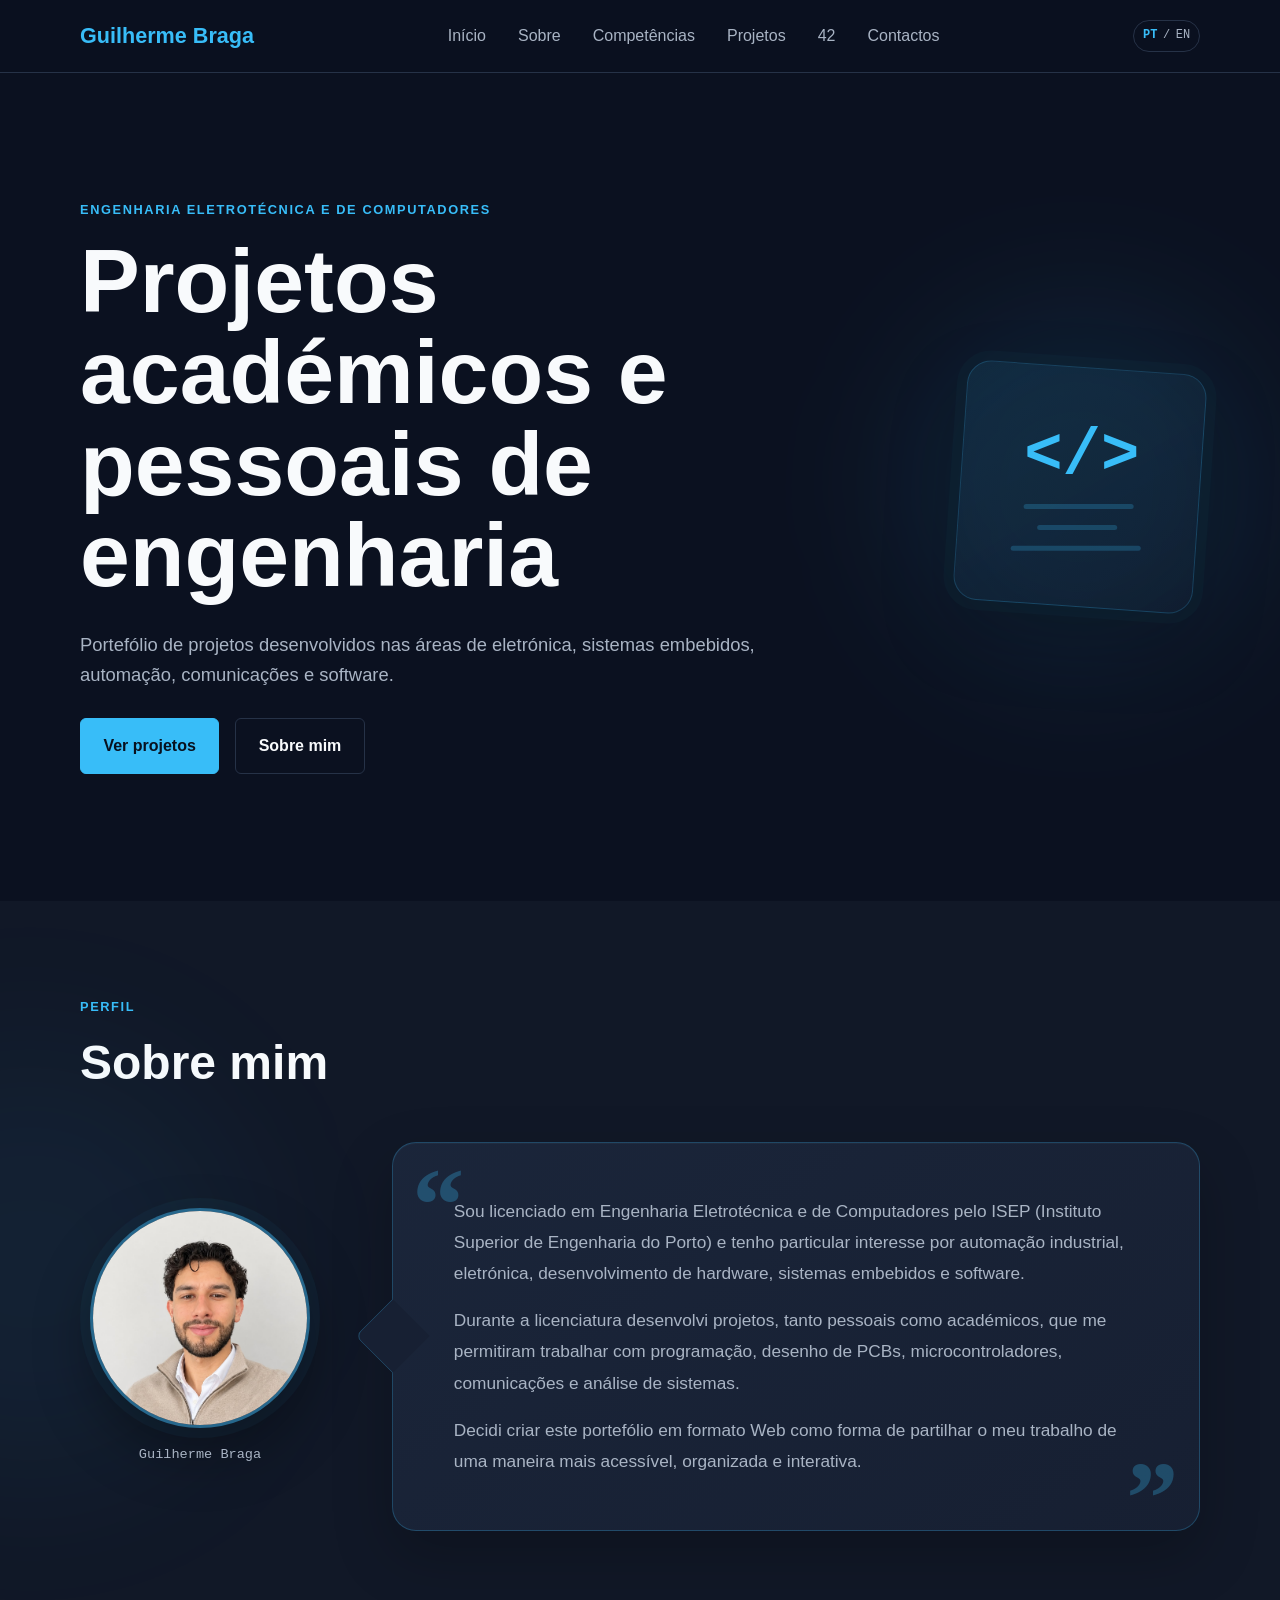
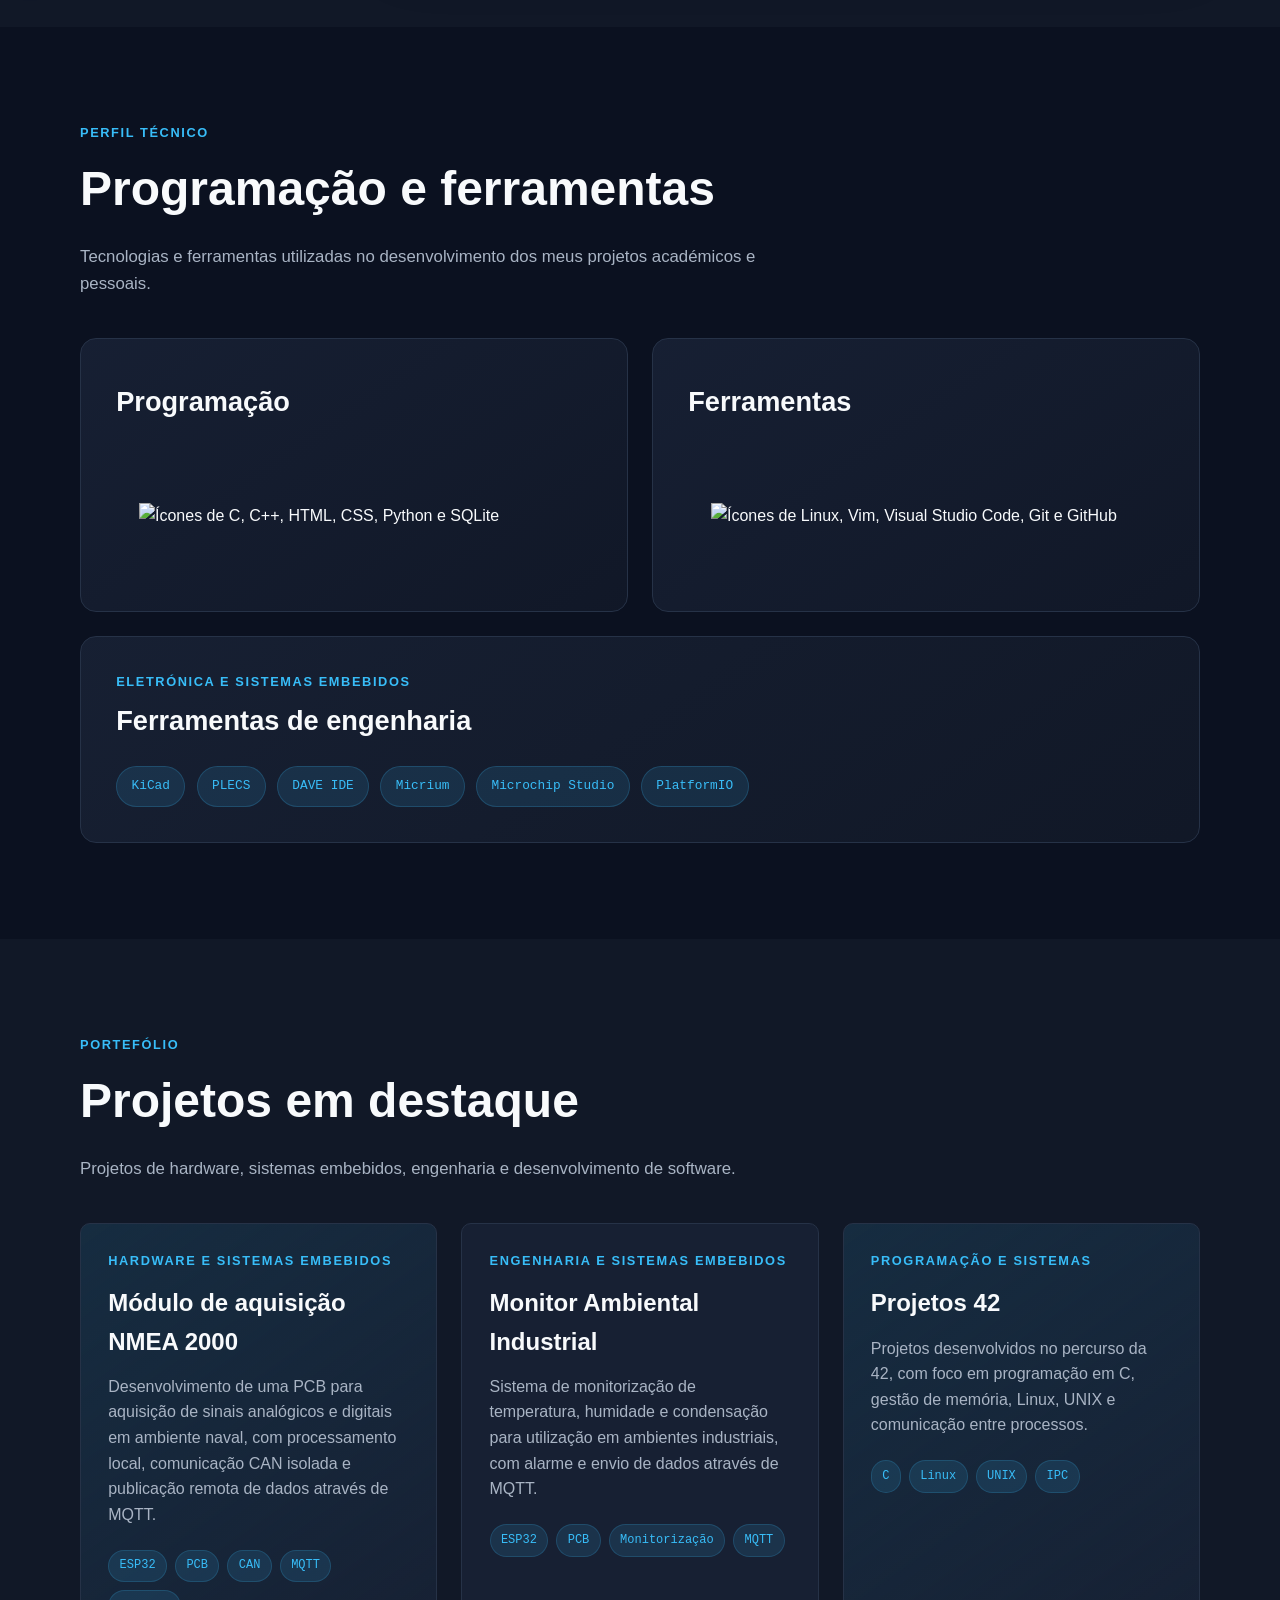
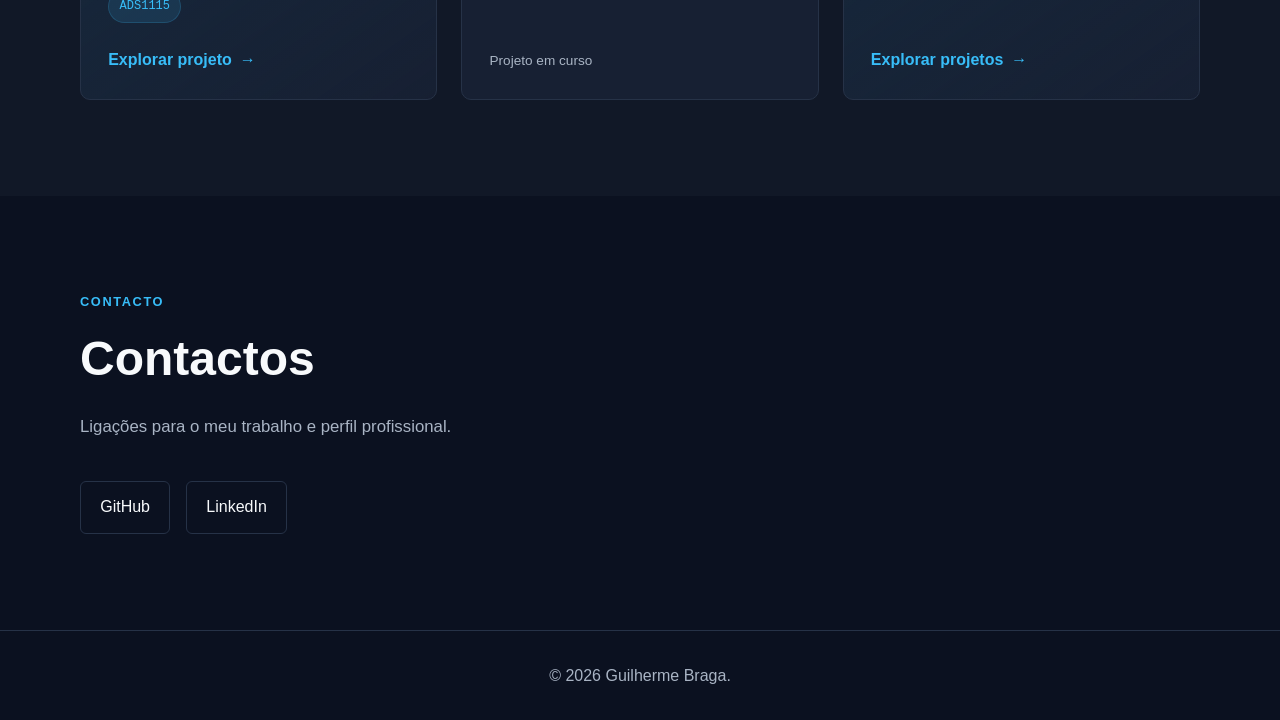
==== commit 23c8a091: "Traducao e ajustes" ====
--- a/index.html
+++ b/index.html
@@ -15,10 +15,10 @@
 
         <title>Guilherme Braga | Portefólio de Engenharia</title>
 
-        <link rel="stylesheet" href="css/style.css?v=8">
+        <link rel="stylesheet" href="css/style.css?v=10">
 </head>
 
-<body>
+<body data-page="home">
         <header class="header">
                 <nav class="navbar">
                         <a href="#inicio" class="logo">
@@ -27,19 +27,37 @@
 
                         <ul class="nav-links">
                                 <li>
-                                        <a href="#inicio">
+                                        <a
+                                                href="#inicio"
+                                                data-i18n="nav.home"
+                                        >
                                                 Início
                                         </a>
                                 </li>
 
                                 <li>
-                                        <a href="#sobre">
+                                        <a
+                                                href="#sobre"
+                                                data-i18n="nav.about"
+                                        >
                                                 Sobre
                                         </a>
                                 </li>
 
                                 <li>
-                                        <a href="#projetos">
+                                        <a
+                                                href="#competencias"
+                                                data-i18n="nav.skills"
+                                        >
+                                                Competências
+                                        </a>
+                                </li>
+
+                                <li>
+                                        <a
+                                                href="#projetos"
+                                                data-i18n="nav.projects"
+                                        >
                                                 Projetos
                                         </a>
                                 </li>
@@ -51,11 +69,44 @@
                                 </li>
 
                                 <li>
-                                        <a href="#contactos">
+                                        <a
+                                                href="#contactos"
+                                                data-i18n="nav.contacts"
+                                        >
                                                 Contactos
                                         </a>
                                 </li>
                         </ul>
+
+                        <div
+                                class="language-switcher"
+                                aria-label="Selecionar idioma"
+                                data-i18n-attr="aria-label:language.selector"
+                        >
+                                <button
+                                        type="button"
+                                        class="language-button active"
+                                        data-language="pt"
+                                        aria-label="Mudar idioma para português"
+                                        data-i18n-attr="aria-label:language.portuguese"
+                                >
+                                        PT
+                                </button>
+
+                                <span aria-hidden="true">
+                                        /
+                                </span>
+
+                                <button
+                                        type="button"
+                                        class="language-button"
+                                        data-language="en"
+                                        aria-label="Mudar idioma para inglês"
+                                        data-i18n-attr="aria-label:language.english"
+                                >
+                                        EN
+                                </button>
+                        </div>
                 </nav>
         </header>
 
@@ -63,28 +114,39 @@
                 <section id="inicio" class="hero">
                         <div class="hero-inner">
                                 <div class="hero-content">
-                                        <p class="hero-label">
+                                        <p
+                                                class="hero-label"
+                                                data-i18n="home.hero.label"
+                                        >
                                                 Engenharia Eletrotécnica e de Computadores
                                         </p>
 
-                                        <h1>
-                                                Projetos académicos e soluções de engenharia
+                                        <h1 data-i18n="home.hero.title">
+                                                Projetos académicos e pessoais de engenharia
                                         </h1>
 
-                                        <p class="hero-description">
+                                        <p
+                                                class="hero-description"
+                                                data-i18n="home.hero.description"
+                                        >
                                                 Portefólio de projetos desenvolvidos nas áreas
                                                 de eletrónica, sistemas embebidos, automação,
                                                 comunicações e software.
                                         </p>
 
                                         <div class="hero-actions">
-                                                <a href="#projetos" class="button">
+                                                <a
+                                                        href="#projetos"
+                                                        class="button"
+                                                        data-i18n="home.hero.viewProjects"
+                                                >
                                                         Ver projetos
                                                 </a>
 
                                                 <a
                                                         href="#sobre"
                                                         class="button button-secondary"
+                                                        data-i18n="home.hero.about"
                                                 >
                                                         Sobre mim
                                                 </a>
@@ -106,13 +168,19 @@
                         </div>
                 </section>
 
-                <section id="sobre" class="section about-section">
+                <section
+                        id="sobre"
+                        class="section about-section"
+                >
                         <div class="section-header">
-                                <p class="section-label">
+                                <p
+                                        class="section-label"
+                                        data-i18n="home.about.label"
+                                >
                                         Perfil
                                 </p>
 
-                                <h2>
+                                <h2 data-i18n="home.about.title">
                                         Sobre mim
                                 </h2>
                         </div>
@@ -123,6 +191,7 @@
                                                 <img
                                                         src="assets/images/foto_perfil.jpeg"
                                                         alt="Fotografia de Guilherme Braga"
+                                                        data-i18n-attr="alt:home.about.photoAlt"
                                                 >
                                         </div>
 
@@ -140,28 +209,28 @@
                                         </span>
 
                                         <div class="speech-content">
-                                                <p>
+                                                <p data-i18n="home.about.paragraphOne">
                                                         Sou licenciado em Engenharia Eletrotécnica
-                                                        e de Computadores e tenho particular
-                                                        interesse por automação industrial,
-                                                        eletrónica, desenvolvimento de hardware,
-                                                        sistemas embebidos e software.
-                                                </p>
-
-                                                <p>
-                                                        Durante a licenciatura desenvolvi projetos
-                                                        que me permitiram trabalhar com programação,
-                                                        desenho de placas eletrónicas,
-                                                        microcontroladores, comunicações e análise
-                                                        de sistemas.
-                                                </p>
-
-                                                <p>
-                                                        Neste portefólio apresento não só os
-                                                        resultados, mas também os problemas
-                                                        encontrados, as decisões técnicas tomadas
-                                                        e o processo utilizado para chegar a cada
-                                                        solução.
+                                                        e de Computadores pelo ISEP
+                                                        (Instituto Superior de Engenharia do Porto)
+                                                        e tenho particular interesse por automação
+                                                        industrial, eletrónica, desenvolvimento de
+                                                        hardware, sistemas embebidos e software.
+                                                </p>
+
+                                                <p data-i18n="home.about.paragraphTwo">
+                                                        Durante a licenciatura desenvolvi projetos,
+                                                        tanto pessoais como académicos, que me
+                                                        permitiram trabalhar com programação,
+                                                        desenho de PCBs, microcontroladores,
+                                                        comunicações e análise de sistemas.
+                                                </p>
+
+                                                <p data-i18n="home.about.paragraphThree">
+                                                        Decidi criar este portefólio em formato Web
+                                                        como forma de partilhar o meu trabalho de
+                                                        uma maneira mais acessível, organizada e
+                                                        interativa.
                                                 </p>
                                         </div>
 
@@ -172,6 +241,89 @@
                                                 ”
                                         </span>
                                 </blockquote>
+                        </div>
+                </section>
+
+                <section
+                        id="competencias"
+                        class="section skills-section"
+                >
+                        <div class="section-header">
+                                <p
+                                        class="section-label"
+                                        data-i18n="home.skills.label"
+                                >
+                                        Perfil técnico
+                                </p>
+
+                                <h2 data-i18n="home.skills.title">
+                                        Programação e ferramentas
+                                </h2>
+
+                                <p
+                                        class="section-description"
+                                        data-i18n="home.skills.description"
+                                >
+                                        Tecnologias e ferramentas utilizadas no
+                                        desenvolvimento dos meus projetos académicos
+                                        e pessoais.
+                                </p>
+                        </div>
+
+                        <div class="skills-icons-layout">
+                                <article class="skills-icons-panel">
+                                        <h3 data-i18n="home.skills.programming">
+                                                Programação
+                                        </h3>
+
+                                        <div class="skills-icons-wrapper">
+                                                <img
+                                                        src="https://skillicons.dev/icons?i=c,cpp,html,css,py,sqlite&theme=dark&perline=6"
+                                                        alt="Ícones de C, C++, HTML, CSS, Python e SQLite"
+                                                        class="skills-icons-image"
+                                                        loading="lazy"
+                                                        data-i18n-attr="alt:home.skills.programmingAlt"
+                                                >
+                                        </div>
+                                </article>
+
+                                <article class="skills-icons-panel">
+                                        <h3 data-i18n="home.skills.tools">
+                                                Ferramentas
+                                        </h3>
+
+                                        <div class="skills-icons-wrapper">
+                                                <img
+                                                        src="https://skillicons.dev/icons?i=linux,vim,vscode,git,github&theme=dark&perline=5"
+                                                        alt="Ícones de Linux, Vim, Visual Studio Code, Git e GitHub"
+                                                        class="skills-icons-image"
+                                                        loading="lazy"
+                                                        data-i18n-attr="alt:home.skills.toolsAlt"
+                                                >
+                                        </div>
+                                </article>
+                        </div>
+
+                        <div class="electronics-tools-panel">
+                                <p
+                                        class="project-category"
+                                        data-i18n="home.skills.engineeringCategory"
+                                >
+                                        Eletrónica e sistemas embebidos
+                                </p>
+
+                                <h3 data-i18n="home.skills.engineeringTitle">
+                                        Ferramentas de engenharia
+                                </h3>
+
+                                <div class="electronics-tools-list">
+                                        <span>KiCad</span>
+                                        <span>PLECS</span>
+                                        <span>DAVE IDE</span>
+                                        <span>Micrium</span>
+                                        <span>Microchip Studio</span>
+                                        <span>PlatformIO</span>
+                                </div>
                         </div>
                 </section>
 
@@ -180,15 +332,21 @@
                         class="section section-secondary"
                 >
                         <div class="section-header">
-                                <p class="section-label">
+                                <p
+                                        class="section-label"
+                                        data-i18n="home.projects.label"
+                                >
                                         Portefólio
                                 </p>
 
-                                <h2>
+                                <h2 data-i18n="home.projects.title">
                                         Projetos em destaque
                                 </h2>
 
-                                <p class="section-description">
+                                <p
+                                        class="section-description"
+                                        data-i18n="home.projects.description"
+                                >
                                         Projetos de hardware, sistemas embebidos,
                                         engenharia e desenvolvimento de software.
                                 </p>
@@ -197,15 +355,18 @@
                         <div class="projects-grid">
                                 <article class="project-card project-card-featured">
                                         <div class="project-content">
-                                                <p class="project-category">
+                                                <p
+                                                        class="project-category"
+                                                        data-i18n="home.projects.nmea.category"
+                                                >
                                                         Hardware e sistemas embebidos
                                                 </p>
 
-                                                <h3>
+                                                <h3 data-i18n="home.projects.nmea.title">
                                                         Módulo de aquisição NMEA 2000
                                                 </h3>
 
-                                                <p>
+                                                <p data-i18n="home.projects.nmea.description">
                                                         Desenvolvimento de uma PCB para aquisição
                                                         de sinais analógicos e digitais em ambiente
                                                         naval, com processamento local, comunicação
@@ -225,7 +386,9 @@
                                                         href="projeto-nmea2000.html"
                                                         class="project-link"
                                                 >
-                                                        Explorar projeto
+                                                        <span data-i18n="home.projects.nmea.action">
+                                                                Explorar projeto
+                                                        </span>
 
                                                         <span aria-hidden="true">
                                                                 →
@@ -236,45 +399,58 @@
 
                                 <article class="project-card">
                                         <div class="project-content">
-                                                <p class="project-category">
-                                                        Engenharia e software
-                                                </p>
-
-                                                <h3>
-                                                        Ferramenta de recomendação AVAC
+                                                <p
+                                                        class="project-category"
+                                                        data-i18n="home.projects.monitor.category"
+                                                >
+                                                        Engenharia e sistemas embebidos
+                                                </p>
+
+                                                <h3 data-i18n="home.projects.monitor.title">
+                                                        Monitor Ambiental Industrial
                                                 </h3>
 
-                                                <p>
-                                                        Sistema de apoio à seleção preliminar de
-                                                        soluções AVAC residenciais, baseado na
-                                                        análise de projetos reais e em critérios
-                                                        técnicos, económicos e de conforto.
+                                                <p data-i18n="home.projects.monitor.description">
+                                                        Sistema de monitorização de temperatura,
+                                                        humidade e condensação para utilização em
+                                                        ambientes industriais, com alarme e envio
+                                                        de dados através de MQTT.
                                                 </p>
 
                                                 <div class="project-tags">
-                                                        <span>AVAC</span>
-                                                        <span>Excel</span>
-                                                        <span>Dados</span>
-                                                        <span>Web</span>
+                                                        <span>ESP32</span>
+                                                        <span>PCB</span>
+
+                                                        <span data-i18n="home.projects.monitor.monitoring">
+                                                                Monitorização
+                                                        </span>
+
+                                                        <span>MQTT</span>
                                                 </div>
 
-                                                <span class="project-status">
-                                                        Conteúdo em preparação
+                                                <span
+                                                        class="project-status"
+                                                        data-i18n="home.projects.monitor.status"
+                                                >
+                                                        Projeto em curso
                                                 </span>
                                         </div>
                                 </article>
 
                                 <article class="project-card project-card-featured">
                                         <div class="project-content">
-                                                <p class="project-category">
+                                                <p
+                                                        class="project-category"
+                                                        data-i18n="home.projects.school.category"
+                                                >
                                                         Programação e sistemas
                                                 </p>
 
-                                                <h3>
+                                                <h3 data-i18n="home.projects.school.title">
                                                         Projetos 42
                                                 </h3>
 
-                                                <p>
+                                                <p data-i18n="home.projects.school.description">
                                                         Projetos desenvolvidos no percurso da 42,
                                                         com foco em programação em C, gestão de
                                                         memória, Linux, UNIX e comunicação entre
@@ -292,7 +468,9 @@
                                                         href="projetos-42.html"
                                                         class="project-link"
                                                 >
-                                                        Explorar projetos
+                                                        <span data-i18n="home.projects.school.action">
+                                                                Explorar projetos
+                                                        </span>
 
                                                         <span aria-hidden="true">
                                                                 →
@@ -303,17 +481,26 @@
                         </div>
                 </section>
 
-                <section id="contactos" class="section">
+                <section
+                        id="contactos"
+                        class="section"
+                >
                         <div class="section-header">
-                                <p class="section-label">
+                                <p
+                                        class="section-label"
+                                        data-i18n="home.contacts.label"
+                                >
                                         Contacto
                                 </p>
 
-                                <h2>
+                                <h2 data-i18n="home.contacts.title">
                                         Contactos
                                 </h2>
 
-                                <p class="section-description">
+                                <p
+                                        class="section-description"
+                                        data-i18n="home.contacts.description"
+                                >
                                         Ligações para o meu trabalho e perfil profissional.
                                 </p>
                         </div>
@@ -345,5 +532,6 @@
         </footer>
 
         <script src="js/main.js"></script>
+        <script src="js/lang.js"></script>
 </body>
 </html>
--- a/css/style.css
+++ b/css/style.css
@@ -1606,4 +1606,215 @@
                 animation-iteration-count: 1 !important;
                 transition-duration: 0.01ms !important;
         }
+}
+
+/* ==========================================================
+   Programação e ferramentas
+   ========================================================== */
+
+.skills-section {
+        position: relative;
+
+        overflow: hidden;
+
+        background-color: var(--background);
+}
+
+.skills-icons-layout {
+        width: min(90%, var(--max-width));
+        margin-right: auto;
+        margin-left: auto;
+
+        display: grid;
+        grid-template-columns: repeat(2, minmax(0, 1fr));
+        gap: 1.5rem;
+}
+
+.skills-icons-panel,
+.electronics-tools-panel {
+        padding: 2.2rem;
+
+        background:
+                linear-gradient(
+                        145deg,
+                        rgba(23, 32, 51, 0.98),
+                        rgba(17, 24, 39, 0.98)
+                );
+
+        border: 1px solid var(--border);
+        border-radius: 16px;
+
+        transition:
+                border-color 0.25s ease,
+                box-shadow 0.25s ease;
+}
+
+.skills-icons-panel:hover,
+.electronics-tools-panel:hover {
+        border-color: rgba(56, 189, 248, 0.35);
+
+        box-shadow: 0 24px 55px rgba(0, 0, 0, 0.22);
+}
+
+.skills-icons-panel h3,
+.electronics-tools-panel h3 {
+        margin-top: 0.4rem;
+
+        font-size: 1.7rem;
+}
+
+.skills-icons-image {
+        width: min(100%, 430px);
+        height: auto;
+
+        display: block;
+
+        backface-visibility: hidden;
+        transform: translateZ(0);
+}
+
+.skills-icons-wrapper {
+        min-height: 120px;
+        margin-top: 2rem;
+
+        display: flex;
+        align-items: center;
+        justify-content: center;
+}
+
+.skills-icons-image {
+        width: min(100%, 430px);
+        height: auto;
+
+        display: block;
+}
+
+.skills-name-list {
+        margin-top: 1.5rem;
+
+        display: grid;
+        grid-template-columns: repeat(6, minmax(0, 1fr));
+        gap: 0.4rem;
+}
+
+.skills-name-list-tools {
+        grid-template-columns: repeat(5, minmax(0, 1fr));
+}
+
+.skills-name-list span {
+        color: var(--text-secondary);
+
+        font-family: "Courier New", monospace;
+        font-size: 0.72rem;
+        text-align: center;
+}
+
+.electronics-tools-panel {
+        width: min(90%, var(--max-width));
+        margin: 1.5rem auto 0;
+}
+
+.electronics-tools-list {
+        margin-top: 1.5rem;
+
+        display: flex;
+        flex-wrap: wrap;
+        gap: 0.7rem;
+}
+
+.electronics-tools-list span {
+        padding: 0.55rem 0.9rem;
+
+        background-color: var(--accent-soft);
+        color: var(--accent);
+
+        border: 1px solid rgba(56, 189, 248, 0.2);
+        border-radius: 999px;
+
+        font-family: "Courier New", monospace;
+        font-size: 0.8rem;
+}
+
+@media (max-width: 800px) {
+        .skills-icons-layout {
+                grid-template-columns: 1fr;
+        }
+}
+
+@media (max-width: 620px) {
+        .skills-icons-panel,
+        .electronics-tools-panel {
+                padding: 1.5rem;
+        }
+
+        .skills-icons-image {
+                width: min(100%, 340px);
+        }
+
+        .skills-name-list {
+                display: none;
+        }
+}
+
+/* ==========================================================
+   Seletor de idioma
+   ========================================================== */
+
+.language-switcher {
+        padding: 0.35rem 0.55rem;
+
+        display: flex;
+        align-items: center;
+        gap: 0.35rem;
+
+        color: var(--text-secondary);
+
+        border: 1px solid var(--border);
+        border-radius: 999px;
+
+        font-family: "Courier New", monospace;
+        font-size: 0.75rem;
+}
+
+.language-button {
+        padding: 0;
+
+        background: none;
+        color: var(--text-secondary);
+
+        border: none;
+
+        font: inherit;
+
+        cursor: pointer;
+
+        transition: color 0.2s ease;
+}
+
+.language-button:hover {
+        color: var(--text-primary);
+}
+
+.language-button.active {
+        color: var(--accent);
+
+        font-weight: 700;
+}
+
+@media (max-width: 900px) {
+        .navbar {
+                flex-wrap: wrap;
+        }
+
+        .language-switcher {
+                margin-left: auto;
+        }
+}
+
+@media (max-width: 620px) {
+        .language-switcher {
+                margin-left: 0;
+
+                align-self: flex-start;
+        }
 }
